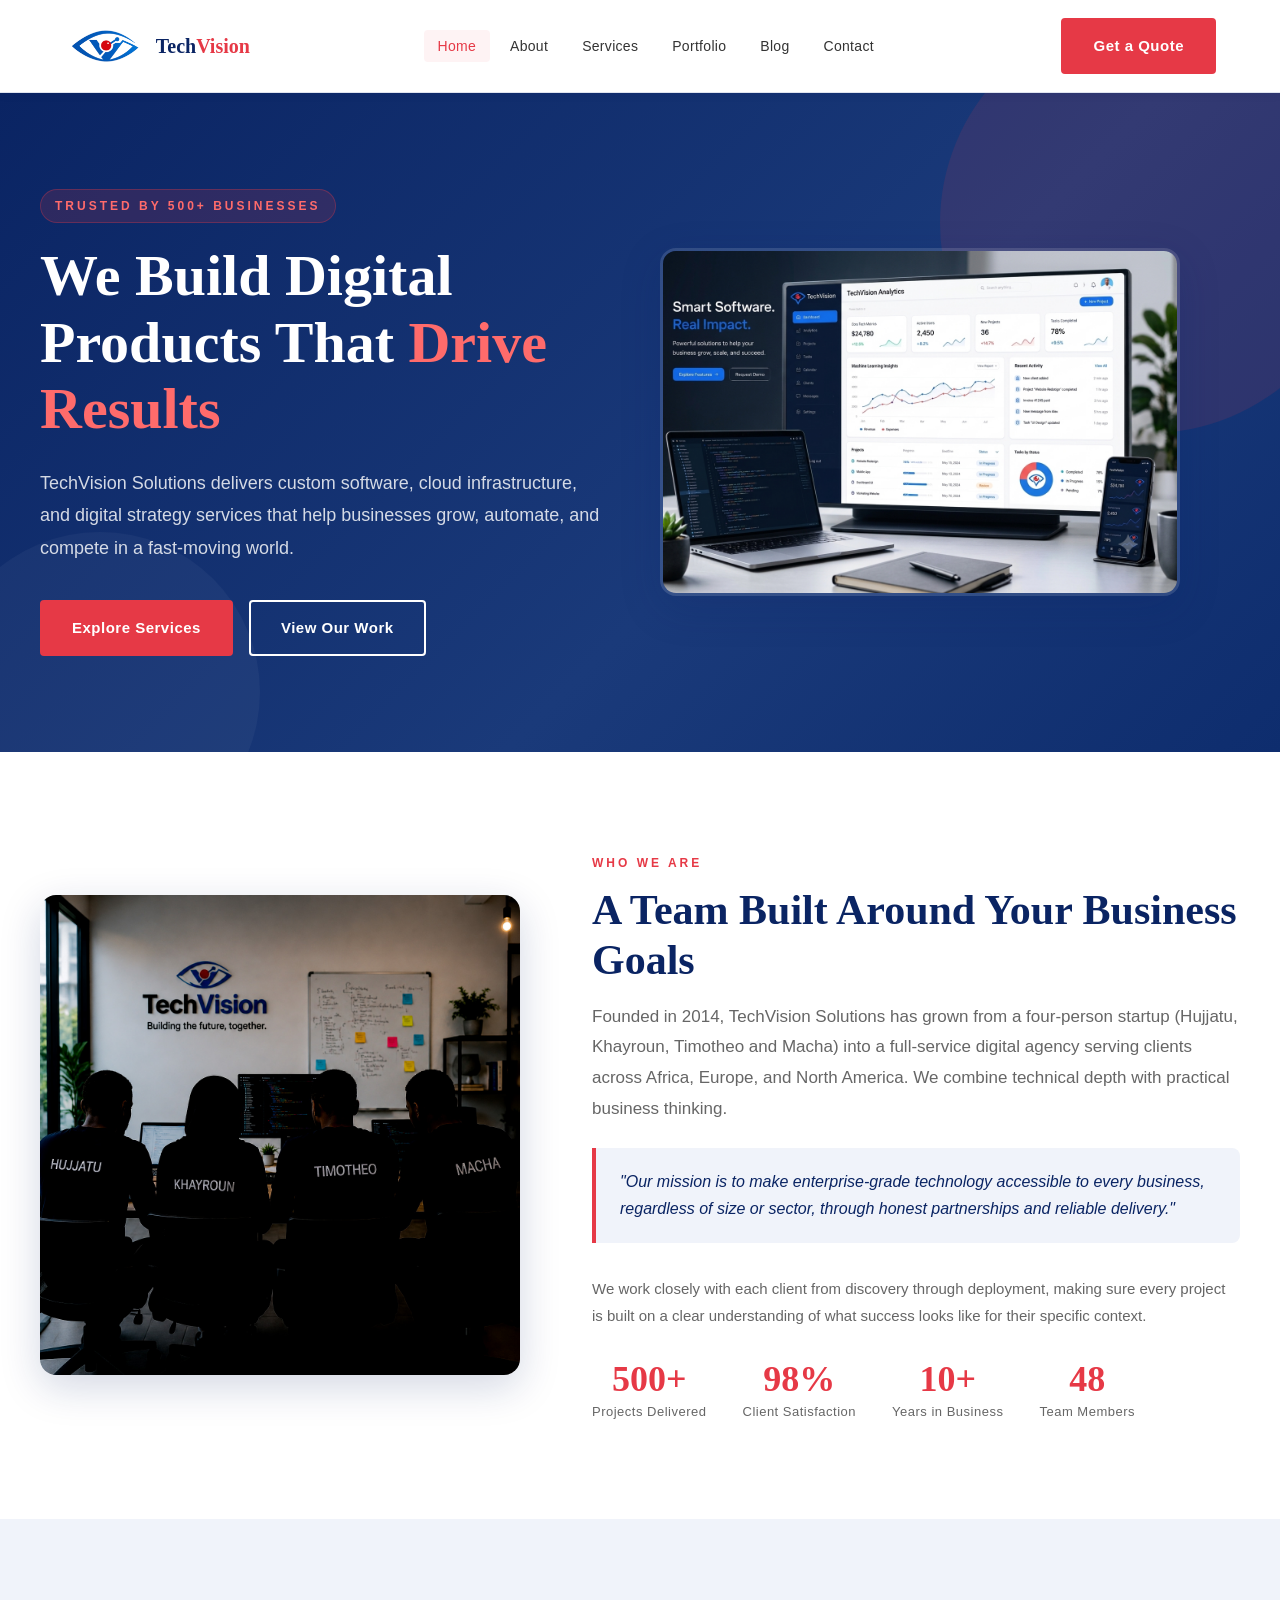
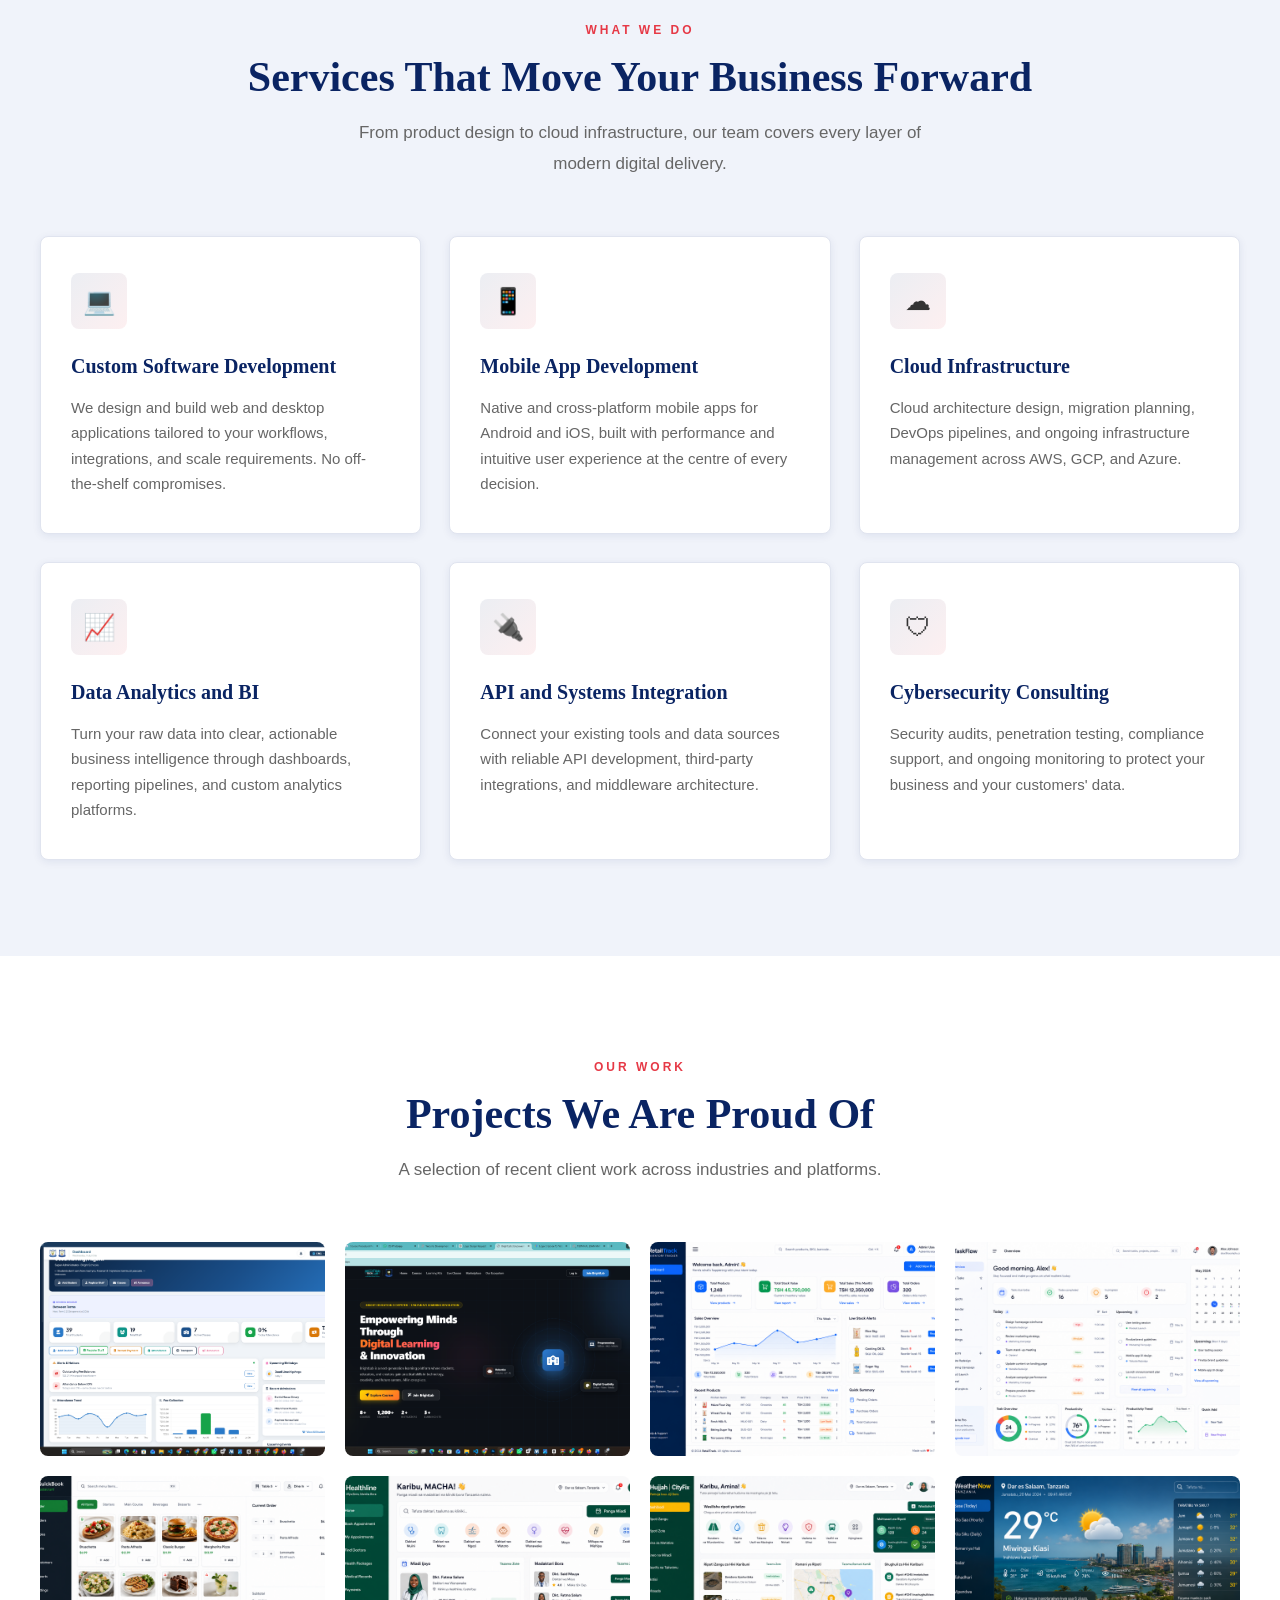
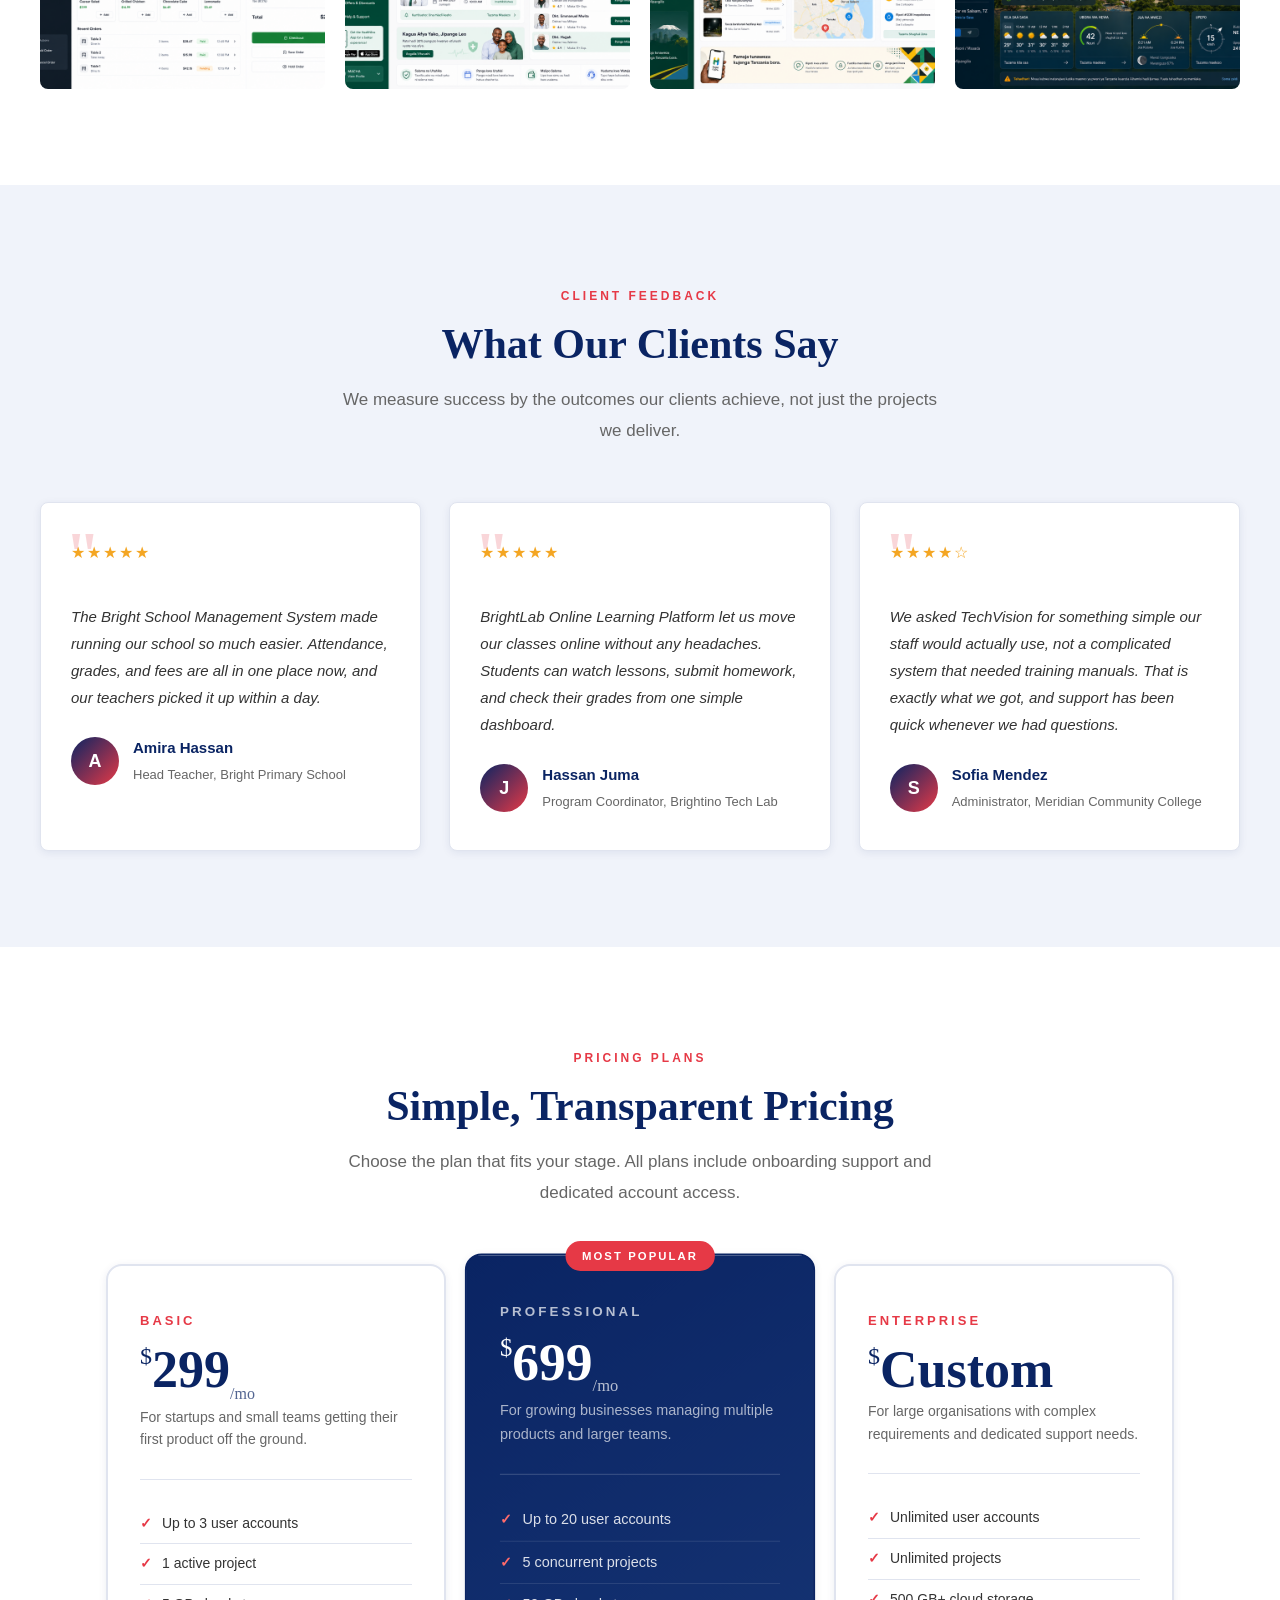
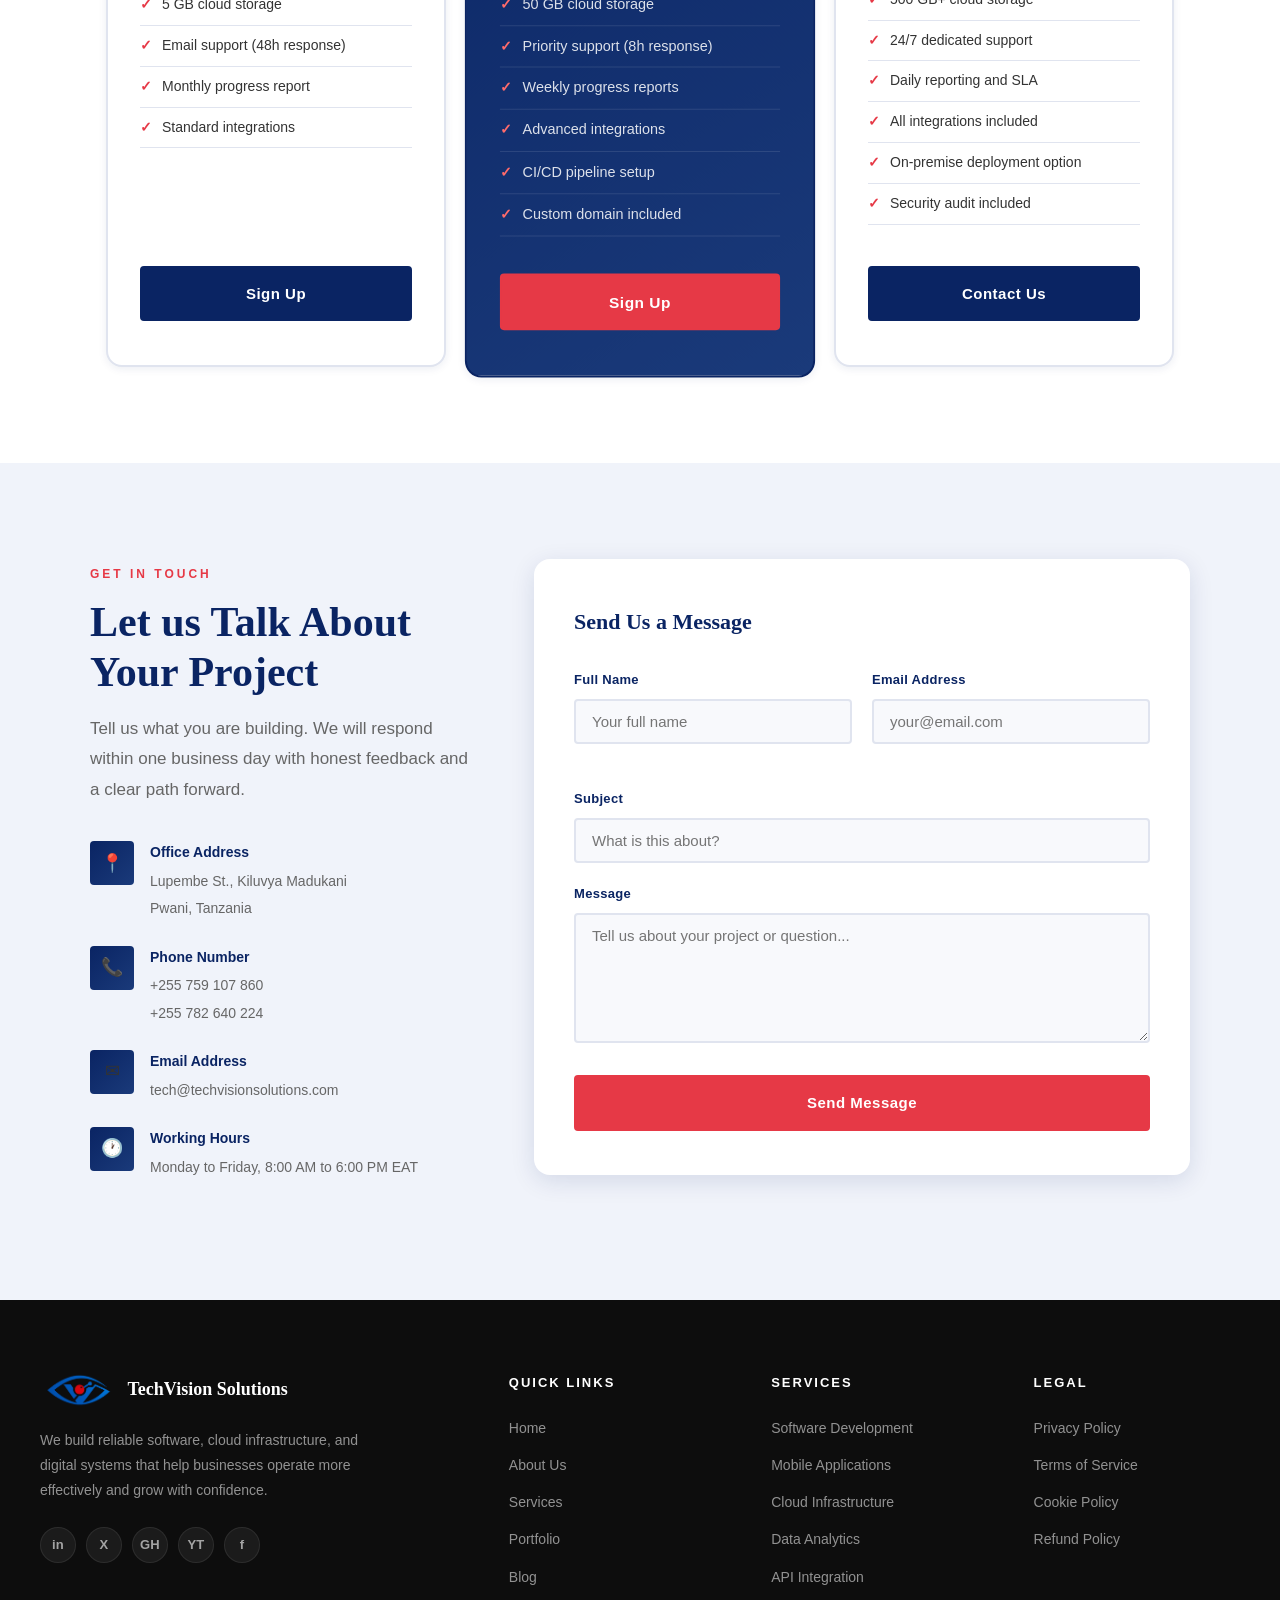
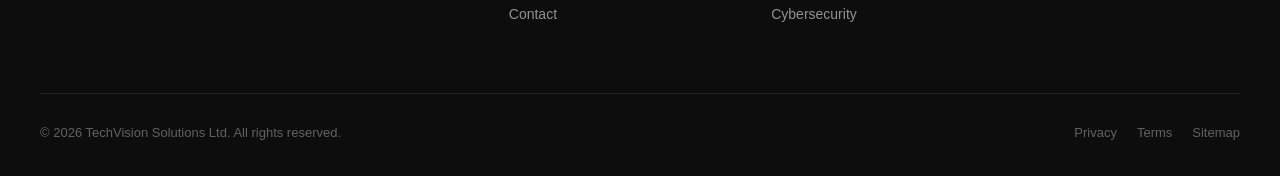
==== index.html @ b870c146 "Add files via upload" ====
<!DOCTYPE html>
<html lang="en">
<head>
    <meta charset="UTF-8">
    <meta name="viewport" content="width=device-width, initial-scale=1.0">
    <meta name="description" content="TechVision Solutions - Smart software and digital services for modern businesses.">
    <title>TechVision Solutions | Smart Digital Services</title>
    <link rel="stylesheet" href="css/style.css">
</head>
<body>

    <!-- ======================================================
         Header Section
    ====================================================== -->
    <header>
        <div class="header-inner">
            <div class="logo">
                <div class="logo-icon">
                    <img src="images/logo.png" alt="TechVision logo">
                </div>
                <div class="logo-text">Tech<span>Vision</span></div>
            </div>

            <nav>
                <ul>
                    <li><a href="index.html" class="active">Home</a></li>
                    <li><a href="#about">About</a></li>
                    <li><a href="#services">Services</a></li>
                    <li><a href="#portfolio">Portfolio</a></li>
                    <li><a href="blog.html">Blog</a></li>
                    <li><a href="#contact">Contact</a></li>
                </ul>
            </nav>

            <div class="header-cta">
                <a href="#contact" class="btn btn-primary">Get a Quote</a>
            </div>
        </div>
    </header>

    <main>

        <!-- ======================================================
             Hero Section
        ====================================================== -->
        <section class="hero">
            <div class="hero-inner">
                <div class="hero-content">
                    <span class="hero-label">Trusted by 500+ Businesses</span>
                    <h1>We Build Digital Products That <span>Drive Results</span></h1>
                    <p>TechVision Solutions delivers custom software, cloud infrastructure, and digital strategy services that help businesses grow, automate, and compete in a fast-moving world.</p>
                    <div class="hero-buttons">
                        <a href="#services" class="btn btn-primary">Explore Services</a>
                        <a href="#portfolio" class="btn btn-outline">View Our Work</a>
                    </div>
                </div>
                <div class="hero-image">
                    <img src="images/hero.png" alt="TechVision team building digital products">
                </div>
            </div>
        </section>

        <!-- ======================================================
             About Us Section
        ====================================================== -->
        <section class="about" id="about">
            <div class="about-inner">
                <div class="about-image">
                    <img src="images/about.jpg" alt="The TechVision Solutions team">
                </div>
                <div class="about-content">
                    <span class="section-label">Who We Are</span>
                    <h2 class="section-title">A Team Built Around Your Business Goals</h2>
                    <p class="section-subtitle">Founded in 2014, TechVision Solutions has grown from a four-person startup (Hujjatu, Khayroun, Timotheo and Macha) into a full-service digital agency serving clients across Africa, Europe, and North America. We combine technical depth with practical business thinking.</p>
                    <div class="mission-box">
                        <p>"Our mission is to make enterprise-grade technology accessible to every business, regardless of size or sector, through honest partnerships and reliable delivery."</p>
                    </div>
                    <p style="color: var(--color-text-light); font-size: 15px; line-height: 1.8;">We work closely with each client from discovery through deployment, making sure every project is built on a clear understanding of what success looks like for their specific context.</p>
                    <div class="about-stats">
                        <div class="stat-item">
                            <div class="stat-number">500+</div>
                            <div class="stat-label">Projects Delivered</div>
                        </div>
                        <div class="stat-item">
                            <div class="stat-number">98%</div>
                            <div class="stat-label">Client Satisfaction</div>
                        </div>
                        <div class="stat-item">
                            <div class="stat-number">10+</div>
                            <div class="stat-label">Years in Business</div>
                        </div>
                        <div class="stat-item">
                            <div class="stat-number">48</div>
                            <div class="stat-label">Team Members</div>
                        </div>
                    </div>
                </div>
            </div>
        </section>

        <!-- ======================================================
             Services Section
        ====================================================== -->
        <section class="services" id="services">
            <div class="services-inner">
                <div class="section-header">
                    <span class="section-label">What We Do</span>
                    <h2 class="section-title">Services That Move Your Business Forward</h2>
                    <p class="section-subtitle">From product design to cloud infrastructure, our team covers every layer of modern digital delivery.</p>
                </div>

                <div class="services-grid">

                    <div class="service-card">
                        <div class="service-icon">&#128187;</div>
                        <h3>Custom Software Development</h3>
                        <p>We design and build web and desktop applications tailored to your workflows, integrations, and scale requirements. No off-the-shelf compromises.</p>
                    </div>

                    <div class="service-card">
                        <div class="service-icon">&#128241;</div>
                        <h3>Mobile App Development</h3>
                        <p>Native and cross-platform mobile apps for Android and iOS, built with performance and intuitive user experience at the centre of every decision.</p>
                    </div>

                    <div class="service-card">
                        <div class="service-icon">&#9729;</div>
                        <h3>Cloud Infrastructure</h3>
                        <p>Cloud architecture design, migration planning, DevOps pipelines, and ongoing infrastructure management across AWS, GCP, and Azure.</p>
                    </div>

                    <div class="service-card">
                        <div class="service-icon">&#128200;</div>
                        <h3>Data Analytics and BI</h3>
                        <p>Turn your raw data into clear, actionable business intelligence through dashboards, reporting pipelines, and custom analytics platforms.</p>
                    </div>

                    <div class="service-card">
                        <div class="service-icon">&#128268;</div>
                        <h3>API and Systems Integration</h3>
                        <p>Connect your existing tools and data sources with reliable API development, third-party integrations, and middleware architecture.</p>
                    </div>

                    <div class="service-card">
                        <div class="service-icon">&#128737;</div>
                        <h3>Cybersecurity Consulting</h3>
                        <p>Security audits, penetration testing, compliance support, and ongoing monitoring to protect your business and your customers' data.</p>
                    </div>

                </div>
            </div>
        </section>

        <!-- ======================================================
             Portfolio / Gallery Section
        ====================================================== -->
        <section class="portfolio" id="portfolio">
            <div class="portfolio-inner">
                <div class="section-header">
                    <span class="section-label">Our Work</span>
                    <h2 class="section-title">Projects We Are Proud Of</h2>
                    <p class="section-subtitle">A selection of recent client work across industries and platforms.</p>
                </div>

                <div class="portfolio-grid">

                    <div class="portfolio-item">
                        <img src="images/gallery/project1.png" alt="Bright School Management System dashboard screenshot">
                        <div class="portfolio-overlay">
                            <h4>Bright School Management System</h4>
                            <span>School Administration</span>
                        </div>
                    </div>

                    <div class="portfolio-item">
                        <img src="images/gallery/project2.png" alt="BrightLab Online Learning Platform lesson screenshot">
                        <div class="portfolio-overlay">
                            <h4>BrightLab Online Learning Platform</h4>
                            <span>Online Learning</span>
                        </div>
                    </div>

                    <div class="portfolio-item">
                        <img src="images/gallery/project3.png" alt="Simple Inventory Tracker stock list screenshot">
                        <div class="portfolio-overlay">
                            <h4>Simple Inventory Tracker</h4>
                            <span>Retail Software</span>
                        </div>
                    </div>

                    <div class="portfolio-item">
                        <img src="images/gallery/project4.png" alt="TaskFlow To-Do App kanban board screenshot">
                        <div class="portfolio-overlay">
                            <h4>TaskFlow To-Do App</h4>
                            <span>Productivity App</span>
                        </div>
                    </div>

                    <div class="portfolio-item">
                        <img src="images/gallery/project5.png" alt="QuickBook Restaurant Ordering menu screenshot">
                        <div class="portfolio-overlay">
                            <h4>QuickBook Restaurant Ordering</h4>
                            <span>Food Service</span>
                        </div>
                    </div>

                    <div class="portfolio-item">
                        <img src="images/gallery/project6.png" alt="HealthLine Clinic Booking calendar screenshot">
                        <div class="portfolio-overlay">
                            <h4>HealthLine Clinic Booking</h4>
                            <span>Healthcare Software</span>
                        </div>
                    </div>

                    <div class="portfolio-item">
                        <img src="images/gallery/project7.png" alt="CityFix Reporting App map screenshot">
                        <div class="portfolio-overlay">
                            <h4>CityFix Reporting App</h4>
                            <span>Government Services</span>
                        </div>
                    </div>

                    <div class="portfolio-item">
                        <img src="images/gallery/project8.png" alt="WeatherNow App forecast screenshot">
                        <div class="portfolio-overlay">
                            <h4>WeatherNow App</h4>
                            <span>Mobile Application</span>
                        </div>
                    </div>

                </div>
            </div>
        </section>

        <!-- ======================================================
             Testimonials Section
        ====================================================== -->
        <section class="testimonials" id="testimonials">
            <div class="testimonials-inner">
                <div class="section-header">
                    <span class="section-label">Client Feedback</span>
                    <h2 class="section-title">What Our Clients Say</h2>
                    <p class="section-subtitle">We measure success by the outcomes our clients achieve, not just the projects we deliver.</p>
                </div>

                <div class="testimonials-grid">

                    <div class="testimonial-card">
                        <div class="quote-mark">"</div>
                        <div class="star-rating">&#9733;&#9733;&#9733;&#9733;&#9733;</div>
                        <p class="testimonial-text">The Bright School Management System made running our school so much easier. Attendance, grades, and fees are all in one place now, and our teachers picked it up within a day.</p>
                        <div class="testimonial-author">
                            <div class="author-photo">A</div>
                            <div class="author-info">
                                <strong>Amira Hassan</strong>
                                <span>Head Teacher, Bright Primary School</span>
                            </div>
                        </div>
                    </div>

                    <div class="testimonial-card">
                        <div class="quote-mark">"</div>
                        <div class="star-rating">&#9733;&#9733;&#9733;&#9733;&#9733;</div>
                        <p class="testimonial-text">BrightLab Online Learning Platform let us move our classes online without any headaches. Students can watch lessons, submit homework, and check their grades from one simple dashboard.</p>
                        <div class="testimonial-author">
                            <div class="author-photo">J</div>
                            <div class="author-info">
                                <strong>Hassan Juma</strong>
                                <span>Program Coordinator, Brightino Tech Lab</span>
                            </div>
                        </div>
                    </div>

                    <div class="testimonial-card">
                        <div class="quote-mark">"</div>
                        <div class="star-rating">&#9733;&#9733;&#9733;&#9733;&#9734;</div>
                        <p class="testimonial-text">We asked TechVision for something simple our staff would actually use, not a complicated system that needed training manuals. That is exactly what we got, and support has been quick whenever we had questions.</p>
                        <div class="testimonial-author">
                            <div class="author-photo">S</div>
                            <div class="author-info">
                                <strong>Sofia Mendez</strong>
                                <span>Administrator, Meridian Community College</span>
                            </div>
                        </div>
                    </div>

                </div>
            </div>
        </section>

        <!-- ======================================================
             Pricing Section
        ====================================================== -->
        <section class="pricing" id="pricing">
            <div class="pricing-inner">
                <div class="section-header">
                    <span class="section-label">Pricing Plans</span>
                    <h2 class="section-title">Simple, Transparent Pricing</h2>
                    <p class="section-subtitle">Choose the plan that fits your stage. All plans include onboarding support and dedicated account access.</p>
                </div>

                <div class="pricing-grid">

                    <div class="pricing-card">
                        <div class="plan-name">Basic</div>
                        <div class="plan-price"><sup>$</sup>299<sub>/mo</sub></div>
                        <p class="plan-desc">For startups and small teams getting their first product off the ground.</p>
                        <hr class="plan-divider">
                        <ul class="plan-features">
                            <li>Up to 3 user accounts</li>
                            <li>1 active project</li>
                            <li>5 GB cloud storage</li>
                            <li>Email support (48h response)</li>
                            <li>Monthly progress report</li>
                            <li>Standard integrations</li>
                        </ul>
                        <a href="#contact" class="btn btn-dark">Sign Up</a>
                    </div>

                    <div class="pricing-card featured">
                        <span class="popular-badge">Most Popular</span>
                        <div class="plan-name">Professional</div>
                        <div class="plan-price"><sup>$</sup>699<sub>/mo</sub></div>
                        <p class="plan-desc">For growing businesses managing multiple products and larger teams.</p>
                        <hr class="plan-divider">
                        <ul class="plan-features">
                            <li>Up to 20 user accounts</li>
                            <li>5 concurrent projects</li>
                            <li>50 GB cloud storage</li>
                            <li>Priority support (8h response)</li>
                            <li>Weekly progress reports</li>
                            <li>Advanced integrations</li>
                            <li>CI/CD pipeline setup</li>
                            <li>Custom domain included</li>
                        </ul>
                        <a href="#contact" class="btn btn-primary">Sign Up</a>
                    </div>

                    <div class="pricing-card">
                        <div class="plan-name">Enterprise</div>
                        <div class="plan-price"><sup>$</sup>Custom</div>
                        <p class="plan-desc">For large organisations with complex requirements and dedicated support needs.</p>
                        <hr class="plan-divider">
                        <ul class="plan-features">
                            <li>Unlimited user accounts</li>
                            <li>Unlimited projects</li>
                            <li>500 GB+ cloud storage</li>
                            <li>24/7 dedicated support</li>
                            <li>Daily reporting and SLA</li>
                            <li>All integrations included</li>
                            <li>On-premise deployment option</li>
                            <li>Security audit included</li>
                        </ul>
                        <a href="#contact" class="btn btn-dark">Contact Us</a>
                    </div>

                </div>
            </div>
        </section>

        <!-- ======================================================
             Contact Section
        ====================================================== -->
        <section class="contact" id="contact">
            <div class="contact-inner">
                <div class="contact-info">
                    <span class="section-label">Get In Touch</span>
                    <h2 class="section-title">Let us Talk About Your Project</h2>
                    <p class="section-subtitle">Tell us what you are building. We will respond within one business day with honest feedback and a clear path forward.</p>

                    <div class="contact-detail">
                        <div class="contact-detail-icon">&#128205;</div>
                        <div class="contact-detail-text">
                            <strong>Office Address</strong>
                            <span>Lupembe St., Kiluvya Madukani<br>Pwani, Tanzania</span>
                        </div>
                    </div>

                    <div class="contact-detail">
                        <div class="contact-detail-icon">&#128222;</div>
                        <div class="contact-detail-text">
                            <strong>Phone Number</strong>
                            <span>+255 759 107 860</span><br>
                            <span>+255 782 640 224</span>
                        </div>
                    </div>

                    <div class="contact-detail">
                        <div class="contact-detail-icon">&#9993;</div>
                        <div class="contact-detail-text">
                            <strong>Email Address</strong>
                            <span>tech@techvisionsolutions.com</span>
                        </div>
                    </div>

                    <div class="contact-detail">
                        <div class="contact-detail-icon">&#128336;</div>
                        <div class="contact-detail-text">
                            <strong>Working Hours</strong>
                            <span>Monday to Friday, 8:00 AM to 6:00 PM EAT</span>
                        </div>
                    </div>
                </div>

                <div class="contact-form-wrap">
                    <h3 style="font-family: var(--font-display); font-size: 22px; color: var(--color-primary); margin-bottom: 28px;">Send Us a Message</h3>

                    <div class="form-row">
                        <div class="form-group">
                            <label for="name">Full Name</label>
                            <input type="text" id="name" name="name" placeholder="Your full name">
                        </div>
                        <div class="form-group">
                            <label for="email">Email Address</label>
                            <input type="email" id="email" name="email" placeholder="your@email.com">
                        </div>
                    </div>

                    <div class="form-group">
                        <label for="subject">Subject</label>
                        <input type="text" id="subject" name="subject" placeholder="What is this about?">
                    </div>

                    <div class="form-group">
                        <label for="message">Message</label>
                        <textarea id="message" name="message" placeholder="Tell us about your project or question..."></textarea>
                    </div>

                    <a href="#" class="btn btn-primary" style="width: 100%; text-align: center; display: block;">Send Message</a>
                </div>
            </div>
        </section>

    </main>

    <!-- ======================================================
         Footer Section
    ====================================================== -->
    <footer>
        <div class="footer-inner">
            <div class="footer-top">
                <div class="footer-brand">
                    <div class="footer-logo">
                        <div class="footer-logo-icon"><img src="images/logo.png" alt="TechVision logo"></div>
                        <div class="footer-logo-text">TechVision Solutions</div>
                    </div>
                    <p>We build reliable software, cloud infrastructure, and digital systems that help businesses operate more effectively and grow with confidence.</p>
                    <div class="social-links">
                        <a href="#" class="social-link" aria-label="LinkedIn">in</a>
                        <a href="#" class="social-link" aria-label="Twitter">X</a>
                        <a href="#" class="social-link" aria-label="GitHub">GH</a>
                        <a href="#" class="social-link" aria-label="YouTube">YT</a>
                        <a href="#" class="social-link" aria-label="Facebook">f</a>
                    </div>
                </div>

                <div class="footer-col">
                    <h4>Quick Links</h4>
                    <ul>
                        <li><a href="index.html">Home</a></li>
                        <li><a href="#about">About Us</a></li>
                        <li><a href="#services">Services</a></li>
                        <li><a href="#portfolio">Portfolio</a></li>
                        <li><a href="blog.html">Blog</a></li>
                        <li><a href="#contact">Contact</a></li>
                    </ul>
                </div>

                <div class="footer-col">
                    <h4>Services</h4>
                    <ul>
                        <li><a href="#services">Software Development</a></li>
                        <li><a href="#services">Mobile Applications</a></li>
                        <li><a href="#services">Cloud Infrastructure</a></li>
                        <li><a href="#services">Data Analytics</a></li>
                        <li><a href="#services">API Integration</a></li>
                        <li><a href="#services">Cybersecurity</a></li>
                    </ul>
                </div>

                <div class="footer-col">
                    <h4>Legal</h4>
                    <ul>
                        <li><a href="#">Privacy Policy</a></li>
                        <li><a href="#">Terms of Service</a></li>
                        <li><a href="#">Cookie Policy</a></li>
                        <li><a href="#">Refund Policy</a></li>
                    </ul>
                </div>
            </div>

            <div class="footer-bottom">
                <p>&copy; 2026 TechVision Solutions Ltd. All rights reserved.</p>
                <div class="footer-bottom-links">
                    <a href="#">Privacy</a>
                    <a href="#">Terms</a>
                    <a href="#">Sitemap</a>
                </div>
            </div>
        </div>
    </footer>

</body>
</html>
---- css/style.css ----
/* ============================================================
   TechVision Solutions - Main Stylesheet
   Author: BIT I / BCS I Assignment
   ============================================================ */

/* ============================================================
   CSS Custom Properties (Variables)
   ============================================================ */
:root {
    --color-primary: #0a2463;
    --color-accent: #e63946;
    --color-accent-light: #ff6b6b;
    --color-dark: #0d0d0d;
    --color-mid: #2d2d2d;
    --color-text: #333333;
    --color-text-light: #666666;
    --color-bg: #f8f9fc;
    --color-white: #ffffff;
    --color-border: #e0e4ef;
    --color-card-bg: #ffffff;
    --color-section-alt: #f0f3fa;

    --font-display: 'Georgia', 'Times New Roman', serif;
    --font-body: 'Segoe UI', Arial, sans-serif;
    --font-mono: 'Courier New', monospace;

    --shadow-sm: 0 2px 8px rgba(10, 36, 99, 0.08);
    --shadow-md: 0 6px 24px rgba(10, 36, 99, 0.12);
    --shadow-lg: 0 12px 40px rgba(10, 36, 99, 0.18);

    --radius-sm: 4px;
    --radius-md: 8px;
    --radius-lg: 16px;

    --transition: 0.3s ease;
}

/* ============================================================
   Reset and Base
   ============================================================ */
*, *::before, *::after {
    box-sizing: border-box;
    margin: 0;
    padding: 0;
}

html {
    scroll-behavior: smooth;
}

body {
    font-family: var(--font-body);
    font-size: 16px;
    line-height: 1.7;
    color: var(--color-text);
    background-color: var(--color-bg);
}

img {
    max-width: 100%;
    display: block;
}

a {
    text-decoration: none;
    color: inherit;
}

ul, ol {
    list-style: none;
}

/* ============================================================
   Utility Classes
   ============================================================ */
.container {
    max-width: 1200px;
    margin: 0 auto;
    padding: 0 24px;
}

.section-label {
    display: inline-block;
    font-family: var(--font-body);
    font-size: 12px;
    font-weight: 700;
    letter-spacing: 3px;
    text-transform: uppercase;
    color: var(--color-accent);
    margin-bottom: 12px;
}

.section-title {
    font-family: var(--font-display);
    font-size: clamp(28px, 4vw, 42px);
    font-weight: 700;
    color: var(--color-primary);
    line-height: 1.2;
    margin-bottom: 16px;
}

.section-subtitle {
    font-size: 17px;
    color: var(--color-text-light);
    max-width: 600px;
    line-height: 1.8;
}

.section-header {
    text-align: center;
    margin-bottom: 56px;
}

.section-header .section-subtitle {
    margin: 0 auto;
}

.btn {
    display: inline-block;
    padding: 13px 30px;
    font-family: var(--font-body);
    font-size: 15px;
    font-weight: 600;
    letter-spacing: 0.5px;
    border-radius: var(--radius-sm);
    cursor: pointer;
    transition: background-color var(--transition), color var(--transition), transform var(--transition), box-shadow var(--transition);
    border: 2px solid transparent;
}

.btn-primary {
    background-color: var(--color-accent);
    color: var(--color-white);
    border-color: var(--color-accent);
}

.btn-primary:hover {
    background-color: transparent;
    color: var(--color-accent);
    transform: translateY(-3px);
    box-shadow: var(--shadow-md);
}

.btn-outline {
    background-color: transparent;
    color: var(--color-white);
    border-color: var(--color-white);
}

.btn-outline:hover {
    background-color: var(--color-white);
    color: var(--color-primary);
    transform: translateY(-3px);
    box-shadow: var(--shadow-md);
}

.btn-dark {
    background-color: var(--color-primary);
    color: var(--color-white);
    border-color: var(--color-primary);
}

.btn-dark:hover {
    background-color: var(--color-accent);
    border-color: var(--color-accent);
    transform: translateY(-3px);
    box-shadow: var(--shadow-md);
}

/* ============================================================
   Header Section
   ============================================================ */
header {
    position: sticky;
    top: 0;
    z-index: 1000;
    background-color: var(--color-white);
    border-bottom: 1px solid var(--color-border);
    box-shadow: var(--shadow-sm);
}

.header-inner {
    display: flex;
    justify-content: space-between;
    align-items: center;
    padding: 18px 24px;
    max-width: 1200px;
    margin: 0 auto;
    gap: 24px;
}

.logo {
    display: flex;
    align-items: center;
    gap: 10px;
    flex-shrink: 0;
}

.logo-icon {
    height: 38px;
    display: flex;
    align-items: center;
    justify-content: center;
}

.logo-icon img {
    height: 100%;
    width: auto;
}

.logo-text {
    font-family: var(--font-display);
    font-size: 20px;
    font-weight: 700;
    color: var(--color-primary);
    line-height: 1.1;
}

.logo-text span {
    color: var(--color-accent);
}

nav ul {
    display: flex;
    align-items: center;
    gap: 6px;
}

nav ul li a {
    font-size: 14px;
    font-weight: 500;
    color: var(--color-text);
    padding: 8px 14px;
    border-radius: var(--radius-sm);
    transition: color var(--transition), background-color var(--transition);
    letter-spacing: 0.3px;
}

nav ul li a:hover,
nav ul li a.active {
    color: var(--color-accent);
    background-color: rgba(230, 57, 70, 0.06);
}

.header-cta {
    flex-shrink: 0;
}

/* ============================================================
   Hero Section
   ============================================================ */
.hero {
    background: linear-gradient(135deg, var(--color-primary) 0%, #1a3a7a 60%, #0e2d6e 100%);
    color: var(--color-white);
    padding: 96px 24px;
    position: relative;
    overflow: hidden;
}

.hero::before {
    content: '';
    position: absolute;
    top: -80px;
    right: -80px;
    width: 420px;
    height: 420px;
    background: rgba(230, 57, 70, 0.12);
    border-radius: 50%;
}

.hero::after {
    content: '';
    position: absolute;
    bottom: -100px;
    left: -60px;
    width: 320px;
    height: 320px;
    background: rgba(255, 255, 255, 0.04);
    border-radius: 50%;
}

.hero-inner {
    max-width: 1200px;
    margin: 0 auto;
    display: flex;
    align-items: center;
    gap: 60px;
    position: relative;
    z-index: 1;
}

.hero-content {
    flex: 1;
    max-width: 560px;
}

.hero-label {
    display: inline-block;
    font-size: 12px;
    font-weight: 700;
    letter-spacing: 3px;
    text-transform: uppercase;
    color: var(--color-accent-light);
    margin-bottom: 20px;
    background: rgba(230, 57, 70, 0.15);
    padding: 6px 14px;
    border-radius: 20px;
    border: 1px solid rgba(230, 57, 70, 0.3);
}

.hero h1 {
    font-family: var(--font-display);
    font-size: clamp(36px, 5vw, 58px);
    font-weight: 700;
    line-height: 1.15;
    margin-bottom: 24px;
    color: var(--color-white);
}

.hero h1 span {
    color: var(--color-accent-light);
}

.hero p {
    font-size: 18px;
    line-height: 1.8;
    color: rgba(255, 255, 255, 0.82);
    margin-bottom: 36px;
}

.hero-buttons {
    display: flex;
    gap: 16px;
    flex-wrap: wrap;
}

.hero-image {
    flex: 1;
    max-width: 520px;
}

.hero-image img {
    width: 100%;
    border-radius: var(--radius-lg);
    box-shadow: var(--shadow-lg);
    border: 3px solid rgba(255,255,255,0.12);
}

.hero-image-placeholder {
    width: 100%;
    aspect-ratio: 4/3;
    background: linear-gradient(135deg, rgba(255,255,255,0.06), rgba(255,255,255,0.02));
    border-radius: var(--radius-lg);
    border: 2px dashed rgba(255,255,255,0.2);
    display: flex;
    flex-direction: column;
    align-items: center;
    justify-content: center;
    color: rgba(255,255,255,0.5);
    font-size: 14px;
    gap: 12px;
}

.hero-image-placeholder svg {
    width: 48px;
    height: 48px;
    opacity: 0.4;
}

/* ============================================================
   About Us Section
   ============================================================ */
.about {
    padding: 96px 24px;
    background-color: var(--color-white);
}

.about-inner {
    max-width: 1200px;
    margin: 0 auto;
    display: flex;
    align-items: center;
    gap: 72px;
}

.about-image {
    flex: 1;
    max-width: 480px;
}

.about-image img {
    width: 100%;
    border-radius: var(--radius-lg);
    box-shadow: var(--shadow-lg);
}

.about-img-placeholder {
    width: 100%;
    aspect-ratio: 1;
    background: linear-gradient(135deg, var(--color-section-alt), var(--color-border));
    border-radius: var(--radius-lg);
    display: flex;
    flex-direction: column;
    align-items: center;
    justify-content: center;
    color: var(--color-text-light);
    font-size: 14px;
    gap: 12px;
    border: 2px dashed var(--color-border);
}

.about-content {
    flex: 1;
}

.about-content .section-subtitle {
    max-width: 100%;
    margin-bottom: 24px;
}

.mission-box {
    background: var(--color-section-alt);
    border-left: 4px solid var(--color-accent);
    padding: 20px 24px;
    border-radius: 0 var(--radius-md) var(--radius-md) 0;
    margin: 24px 0 32px;
}

.mission-box p {
    font-style: italic;
    color: var(--color-primary);
    font-size: 16px;
    line-height: 1.7;
    font-weight: 500;
}

.about-stats {
    display: flex;
    gap: 36px;
    margin-top: 32px;
    flex-wrap: wrap;
}

.stat-item {
    text-align: center;
}

.stat-number {
    font-family: var(--font-display);
    font-size: 36px;
    font-weight: 700;
    color: var(--color-accent);
    line-height: 1;
}

.stat-label {
    font-size: 13px;
    color: var(--color-text-light);
    margin-top: 4px;
    letter-spacing: 0.5px;
}

/* ============================================================
   Services Section
   ============================================================ */
.services {
    padding: 96px 24px;
    background-color: var(--color-section-alt);
}

.services-inner {
    max-width: 1200px;
    margin: 0 auto;
}

.services-grid {
    display: grid;
    grid-template-columns: repeat(auto-fit, minmax(300px, 1fr));
    gap: 28px;
}

.service-card {
    background-color: var(--color-card-bg);
    border-radius: var(--radius-md);
    padding: 36px 30px;
    box-shadow: var(--shadow-sm);
    border: 1px solid var(--color-border);
    transition: transform var(--transition), box-shadow var(--transition), border-color var(--transition);
}

.service-card:hover {
    transform: translateY(-6px);
    box-shadow: var(--shadow-lg);
    border-color: var(--color-accent);
}

.service-icon {
    width: 56px;
    height: 56px;
    background: linear-gradient(135deg, rgba(10, 36, 99, 0.08), rgba(230, 57, 70, 0.08));
    border-radius: var(--radius-md);
    display: flex;
    align-items: center;
    justify-content: center;
    margin-bottom: 20px;
    font-size: 26px;
}

.service-card h3 {
    font-family: var(--font-display);
    font-size: 20px;
    font-weight: 700;
    color: var(--color-primary);
    margin-bottom: 12px;
}

.service-card p {
    font-size: 15px;
    color: var(--color-text-light);
    line-height: 1.7;
}

/* ============================================================
   Portfolio / Gallery Section
   ============================================================ */
.portfolio {
    padding: 96px 24px;
    background-color: var(--color-white);
}

.portfolio-inner {
    max-width: 1200px;
    margin: 0 auto;
}

.portfolio-grid {
    display: grid;
    grid-template-columns: repeat(auto-fit, minmax(260px, 1fr));
    gap: 20px;
}

.portfolio-item {
    position: relative;
    overflow: hidden;
    border-radius: var(--radius-md);
    aspect-ratio: 4/3;
    background: var(--color-section-alt);
    cursor: pointer;
}

.portfolio-item img {
    width: 100%;
    height: 100%;
    object-fit: cover;
    transition: transform var(--transition);
}

.portfolio-placeholder {
    width: 100%;
    height: 100%;
    display: flex;
    flex-direction: column;
    align-items: center;
    justify-content: center;
    color: var(--color-text-light);
    font-size: 13px;
    gap: 8px;
    background: linear-gradient(135deg, var(--color-section-alt), var(--color-border));
    transition: transform var(--transition);
}

.portfolio-item:hover .portfolio-placeholder,
.portfolio-item:hover img {
    transform: scale(1.05);
}

.portfolio-overlay {
    position: absolute;
    inset: 0;
    background: linear-gradient(to top, rgba(10, 36, 99, 0.85), transparent);
    opacity: 0;
    transition: opacity var(--transition);
    display: flex;
    flex-direction: column;
    align-items: flex-start;
    justify-content: flex-end;
    padding: 20px;
}

.portfolio-item:hover .portfolio-overlay {
    opacity: 1;
}

.portfolio-overlay h4 {
    color: var(--color-white);
    font-size: 16px;
    font-weight: 600;
    margin-bottom: 4px;
}

.portfolio-overlay span {
    color: rgba(255,255,255,0.7);
    font-size: 13px;
}

/* ============================================================
   Testimonials Section
   ============================================================ */
.testimonials {
    padding: 96px 24px;
    background-color: var(--color-section-alt);
}

.testimonials-inner {
    max-width: 1200px;
    margin: 0 auto;
}

.testimonials-grid {
    display: grid;
    grid-template-columns: repeat(auto-fit, minmax(300px, 1fr));
    gap: 28px;
}

.testimonial-card {
    background-color: var(--color-white);
    border-radius: var(--radius-md);
    padding: 36px 30px;
    box-shadow: var(--shadow-sm);
    border: 1px solid var(--color-border);
    transition: box-shadow var(--transition), transform var(--transition);
    position: relative;
}

.testimonial-card:hover {
    box-shadow: var(--shadow-md);
    transform: translateY(-4px);
}

.quote-mark {
    font-family: var(--font-display);
    font-size: 64px;
    line-height: 1;
    color: var(--color-accent);
    opacity: 0.2;
    position: absolute;
    top: 20px;
    left: 24px;
    font-weight: 700;
}

.testimonial-text {
    font-size: 15px;
    line-height: 1.8;
    color: var(--color-text);
    margin-bottom: 24px;
    font-style: italic;
    position: relative;
    z-index: 1;
    padding-top: 20px;
}

.testimonial-author {
    display: flex;
    align-items: center;
    gap: 14px;
}

.author-photo {
    width: 48px;
    height: 48px;
    border-radius: 50%;
    background: linear-gradient(135deg, var(--color-primary), var(--color-accent));
    display: flex;
    align-items: center;
    justify-content: center;
    color: var(--color-white);
    font-size: 18px;
    font-weight: 700;
    flex-shrink: 0;
}

.author-info strong {
    display: block;
    font-size: 15px;
    color: var(--color-primary);
    font-weight: 700;
}

.author-info span {
    font-size: 13px;
    color: var(--color-text-light);
}

.star-rating {
    margin-bottom: 16px;
    color: #f4a623;
    font-size: 16px;
    letter-spacing: 2px;
}

/* ============================================================
   Pricing Section
   ============================================================ */
.pricing {
    padding: 96px 24px;
    background-color: var(--color-white);
}

.pricing-inner {
    max-width: 1100px;
    margin: 0 auto;
}

.pricing-grid {
    display: flex;
    justify-content: center;
    gap: 24px;
    flex-wrap: wrap;
    align-items: stretch;
}

.pricing-card {
    flex: 1;
    min-width: 280px;
    max-width: 340px;
    background-color: var(--color-white);
    border-radius: var(--radius-lg);
    padding: 44px 32px;
    box-shadow: var(--shadow-sm);
    border: 2px solid var(--color-border);
    transition: transform var(--transition), box-shadow var(--transition), border-color var(--transition);
    position: relative;
    display: flex;
    flex-direction: column;
}

.pricing-card:hover {
    transform: translateY(-8px);
    box-shadow: var(--shadow-lg);
    border-color: var(--color-accent);
}

.pricing-card.featured {
    background: linear-gradient(150deg, var(--color-primary), #1a3a7a);
    border-color: var(--color-primary);
    color: var(--color-white);
    transform: scale(1.03);
}

.pricing-card.featured:hover {
    transform: scale(1.03) translateY(-6px);
    border-color: var(--color-accent);
}

.popular-badge {
    position: absolute;
    top: -14px;
    left: 50%;
    transform: translateX(-50%);
    background-color: var(--color-accent);
    color: var(--color-white);
    font-size: 11px;
    font-weight: 700;
    letter-spacing: 2px;
    text-transform: uppercase;
    padding: 5px 16px;
    border-radius: 20px;
}

.plan-name {
    font-size: 13px;
    font-weight: 700;
    letter-spacing: 3px;
    text-transform: uppercase;
    color: var(--color-accent);
    margin-bottom: 12px;
}

.pricing-card.featured .plan-name {
    color: rgba(255,255,255,0.7);
}

.plan-price {
    font-family: var(--font-display);
    font-size: 52px;
    font-weight: 700;
    color: var(--color-primary);
    line-height: 1;
    margin-bottom: 4px;
}

.pricing-card.featured .plan-price {
    color: var(--color-white);
}

.plan-price sup {
    font-size: 24px;
    vertical-align: top;
    margin-top: 10px;
    font-weight: 400;
}

.plan-price sub {
    font-size: 16px;
    font-weight: 400;
    opacity: 0.7;
}

.plan-desc {
    font-size: 14px;
    color: var(--color-text-light);
    margin-bottom: 28px;
    line-height: 1.6;
}

.pricing-card.featured .plan-desc {
    color: rgba(255,255,255,0.65);
}

.plan-divider {
    border: none;
    border-top: 1px solid var(--color-border);
    margin-bottom: 24px;
}

.pricing-card.featured .plan-divider {
    border-color: rgba(255,255,255,0.15);
}

.plan-features {
    list-style: none;
    margin-bottom: 36px;
    flex: 1;
}

.plan-features li {
    font-size: 14px;
    padding: 8px 0;
    color: var(--color-text);
    display: flex;
    align-items: center;
    gap: 10px;
    border-bottom: 1px solid var(--color-border);
}

.pricing-card.featured .plan-features li {
    color: rgba(255,255,255,0.85);
    border-bottom-color: rgba(255,255,255,0.1);
}

.plan-features li::before {
    content: '✓';
    color: var(--color-accent);
    font-weight: 700;
    font-size: 14px;
    flex-shrink: 0;
}

.pricing-card.featured .plan-features li::before {
    color: #ff6b6b;
}

.pricing-card .btn {
    width: 100%;
    text-align: center;
}

/* ============================================================
   Contact Section
   ============================================================ */
.contact {
    padding: 96px 24px;
    background-color: var(--color-section-alt);
}

.contact-inner {
    max-width: 1100px;
    margin: 0 auto;
    display: flex;
    gap: 64px;
    align-items: flex-start;
}

.contact-info {
    flex: 1;
    max-width: 380px;
}

.contact-info .section-subtitle {
    max-width: 100%;
    margin-bottom: 36px;
}

.contact-detail {
    display: flex;
    gap: 16px;
    align-items: flex-start;
    margin-bottom: 24px;
}

.contact-detail-icon {
    width: 44px;
    height: 44px;
    background: linear-gradient(135deg, var(--color-primary), #1a3a7a);
    border-radius: var(--radius-sm);
    display: flex;
    align-items: center;
    justify-content: center;
    font-size: 18px;
    flex-shrink: 0;
}

.contact-detail-text strong {
    display: block;
    font-size: 14px;
    color: var(--color-primary);
    font-weight: 700;
    margin-bottom: 2px;
}

.contact-detail-text span {
    font-size: 14px;
    color: var(--color-text-light);
    line-height: 1.6;
}

.contact-form-wrap {
    flex: 1;
    background: var(--color-white);
    padding: 44px 40px;
    border-radius: var(--radius-lg);
    box-shadow: var(--shadow-md);
}

.form-row {
    display: flex;
    gap: 20px;
    margin-bottom: 20px;
}

.form-group {
    flex: 1;
    margin-bottom: 20px;
}

.form-group label {
    display: block;
    font-size: 13px;
    font-weight: 600;
    color: var(--color-primary);
    margin-bottom: 8px;
    letter-spacing: 0.3px;
}

.form-group input,
.form-group textarea,
.form-group select {
    width: 100%;
    padding: 12px 16px;
    border: 2px solid var(--color-border);
    border-radius: var(--radius-sm);
    font-family: var(--font-body);
    font-size: 15px;
    color: var(--color-text);
    background-color: var(--color-bg);
    transition: border-color var(--transition), box-shadow var(--transition);
    outline: none;
}

.form-group input:focus,
.form-group textarea:focus,
.form-group select:focus {
    border-color: var(--color-accent);
    box-shadow: 0 0 0 3px rgba(230, 57, 70, 0.1);
    background-color: var(--color-white);
}

.form-group textarea {
    min-height: 130px;
    resize: vertical;
}

.form-group:last-of-type {
    margin-bottom: 24px;
}

/* ============================================================
   Footer Section
   ============================================================ */
footer {
    background: var(--color-dark);
    color: rgba(255,255,255,0.75);
    padding: 72px 24px 32px;
}

.footer-inner {
    max-width: 1200px;
    margin: 0 auto;
}

.footer-top {
    display: flex;
    gap: 56px;
    margin-bottom: 56px;
    flex-wrap: wrap;
}

.footer-brand {
    flex: 2;
    min-width: 240px;
}

.footer-logo {
    display: flex;
    align-items: center;
    gap: 10px;
    margin-bottom: 20px;
}

.footer-logo-icon {
    height: 36px;
    display: flex;
    align-items: center;
    justify-content: center;
}

.footer-logo-icon img {
    height: 100%;
    width: auto;
}

.footer-logo-text {
    font-family: var(--font-display);
    font-size: 18px;
    font-weight: 700;
    color: var(--color-white);
}

.footer-brand p {
    font-size: 14px;
    line-height: 1.8;
    color: rgba(255,255,255,0.55);
    max-width: 320px;
    margin-bottom: 24px;
}

.social-links {
    display: flex;
    gap: 10px;
}

.social-link {
    width: 36px;
    height: 36px;
    background: rgba(255,255,255,0.06);
    border-radius: 50%;
    display: flex;
    align-items: center;
    justify-content: center;
    color: rgba(255,255,255,0.6);
    font-size: 13px;
    font-weight: 700;
    letter-spacing: 0.02em;
    border: 1px solid rgba(255,255,255,0.08);
    transition: background-color var(--transition), color var(--transition), transform var(--transition);
}

.social-link:hover {
    background-color: var(--color-accent);
    color: var(--color-white);
    border-color: var(--color-accent);
    transform: translateY(-3px);
}

.footer-col {
    flex: 1;
    min-width: 160px;
}

.footer-col h4 {
    font-size: 13px;
    font-weight: 700;
    letter-spacing: 2px;
    text-transform: uppercase;
    color: var(--color-white);
    margin-bottom: 20px;
}

.footer-col ul li {
    margin-bottom: 10px;
}

.footer-col ul li a {
    font-size: 14px;
    color: rgba(255,255,255,0.55);
    transition: color var(--transition), padding-left var(--transition);
    display: inline-block;
}

.footer-col ul li a:hover {
    color: var(--color-accent-light);
    padding-left: 6px;
}

.footer-bottom {
    border-top: 1px solid rgba(255,255,255,0.08);
    padding-top: 28px;
    display: flex;
    align-items: center;
    justify-content: space-between;
    flex-wrap: wrap;
    gap: 16px;
}

.footer-bottom p {
    font-size: 13px;
    color: rgba(255,255,255,0.35);
}

.footer-bottom-links {
    display: flex;
    gap: 20px;
}

.footer-bottom-links a {
    font-size: 13px;
    color: rgba(255,255,255,0.35);
    transition: color var(--transition);
}

.footer-bottom-links a:hover {
    color: var(--color-accent-light);
}

/* ============================================================
   Blog Page - Banner Section
   ============================================================ */
.blog-banner {
    background: linear-gradient(135deg, var(--color-primary) 0%, #1a3a7a 100%);
    padding: 80px 24px 60px;
    color: var(--color-white);
    text-align: center;
    position: relative;
    overflow: hidden;
}

.blog-banner::before {
    content: '';
    position: absolute;
    inset: 0;
    background: url("data:image/svg+xml,%3Csvg width='60' height='60' viewBox='0 0 60 60' xmlns='http://www.w3.org/2000/svg'%3E%3Cg fill='none' fill-rule='evenodd'%3E%3Cg fill='%23ffffff' fill-opacity='0.03'%3E%3Cpath d='M36 34v-4h-2v4h-4v2h4v4h2v-4h4v-2h-4zm0-30V0h-2v4h-4v2h4v4h2V6h4V4h-4zM6 34v-4H4v4H0v2h4v4h2v-4h4v-2H6zM6 4V0H4v4H0v2h4v4h2V6h4V4H6z'/%3E%3C/g%3E%3C/g%3E%3C/svg%3E");
}

.blog-banner-inner {
    max-width: 800px;
    margin: 0 auto;
    position: relative;
    z-index: 1;
}

.blog-category-badge {
    display: inline-block;
    background: var(--color-accent);
    color: var(--color-white);
    font-size: 11px;
    font-weight: 700;
    letter-spacing: 2px;
    text-transform: uppercase;
    padding: 5px 14px;
    border-radius: 20px;
    margin-bottom: 20px;
}

.blog-banner h1 {
    font-family: var(--font-display);
    font-size: clamp(28px, 5vw, 48px);
    font-weight: 700;
    line-height: 1.2;
    margin-bottom: 24px;
    color: var(--color-white);
}

.blog-meta {
    display: flex;
    align-items: center;
    justify-content: center;
    gap: 6px;
    font-size: 14px;
    color: rgba(255,255,255,0.7);
    flex-wrap: wrap;
}

.blog-meta span {
    color: rgba(255,255,255,0.4);
}

.blog-meta strong {
    color: rgba(255,255,255,0.9);
}

/* ============================================================
   Blog Content Layout
   ============================================================ */
.blog-content-wrap {
    padding: 72px 24px;
    background-color: var(--color-bg);
}

.blog-layout {
    max-width: 1200px;
    margin: 0 auto;
    display: flex;
    gap: 56px;
    align-items: flex-start;
}

.blog-main {
    flex: 2;
    min-width: 0;
}

.blog-sidebar {
    flex: 0 0 320px;
    position: sticky;
    top: 100px;
}

/* Featured Image */
.blog-featured-img {
    width: 100%;
    max-width: 100%;
    border-radius: 10px;
    margin-bottom: 40px;
    box-shadow: var(--shadow-md);
    aspect-ratio: 16/9;
    object-fit: cover;
}

.blog-featured-img-placeholder {
    width: 100%;
    aspect-ratio: 16/9;
    background: linear-gradient(135deg, var(--color-section-alt), var(--color-border));
    border-radius: 10px;
    margin-bottom: 40px;
    display: flex;
    flex-direction: column;
    align-items: center;
    justify-content: center;
    color: var(--color-text-light);
    font-size: 14px;
    gap: 10px;
    border: 2px dashed var(--color-border);
}

/* Article Typography */
article.blog-article h1 {
    font-family: var(--font-display);
    font-size: clamp(24px, 3.5vw, 36px);
    font-weight: 700;
    color: var(--color-primary);
    line-height: 1.25;
    margin-bottom: 24px;
}

article.blog-article h2 {
    font-family: var(--font-display);
    font-size: clamp(20px, 2.5vw, 28px);
    font-weight: 700;
    color: var(--color-primary);
    line-height: 1.3;
    margin: 40px 0 16px;
    padding-bottom: 10px;
    border-bottom: 2px solid var(--color-border);
}

article.blog-article h3 {
    font-size: 20px;
    font-weight: 700;
    color: var(--color-mid);
    margin: 28px 0 12px;
}

article.blog-article p {
    font-size: 16px;
    line-height: 1.85;
    color: var(--color-text);
    margin-bottom: 20px;
}

article.blog-article ul {
    list-style: disc;
    margin: 16px 0 20px 24px;
}

article.blog-article ol {
    list-style: decimal;
    margin: 16px 0 20px 24px;
}

article.blog-article ul li,
article.blog-article ol li {
    font-size: 15px;
    line-height: 1.75;
    color: var(--color-text);
    margin-bottom: 8px;
    padding-left: 6px;
}

article.blog-article blockquote {
    border-left: 4px solid var(--color-accent);
    background: var(--color-section-alt);
    padding: 24px 28px;
    margin: 32px 0;
    border-radius: 0 var(--radius-md) var(--radius-md) 0;
    font-style: italic;
    font-size: 17px;
    line-height: 1.8;
    color: var(--color-primary);
}

article.blog-article blockquote cite {
    display: block;
    font-style: normal;
    font-size: 13px;
    color: var(--color-text-light);
    margin-top: 10px;
    font-weight: 600;
}

/* ============================================================
   Sidebar
   ============================================================ */
.sidebar-widget {
    background: var(--color-white);
    border-radius: var(--radius-md);
    padding: 28px 24px;
    box-shadow: var(--shadow-sm);
    border: 1px solid var(--color-border);
    margin-bottom: 28px;
}

.sidebar-widget h3 {
    font-family: var(--font-display);
    font-size: 17px;
    font-weight: 700;
    color: var(--color-primary);
    margin-bottom: 20px;
    padding-bottom: 12px;
    border-bottom: 2px solid var(--color-accent);
    display: inline-block;
}

.search-box {
    display: flex;
    border: 2px solid var(--color-border);
    border-radius: var(--radius-sm);
    overflow: hidden;
    transition: border-color var(--transition);
}

.search-box:focus-within {
    border-color: var(--color-accent);
}

.search-box input[type="search"] {
    flex: 1;
    padding: 10px 14px;
    border: none;
    font-size: 14px;
    font-family: var(--font-body);
    color: var(--color-text);
    background: transparent;
    outline: none;
}

.search-btn {
    padding: 10px 16px;
    background: var(--color-accent);
    border: none;
    cursor: pointer;
    color: white;
    font-size: 15px;
    transition: background-color var(--transition);
}

.search-btn:hover {
    background: var(--color-primary);
}

.recent-post {
    display: flex;
    gap: 12px;
    align-items: flex-start;
    padding: 12px 0;
    border-bottom: 1px solid var(--color-border);
}

.recent-post:last-child {
    border-bottom: none;
    padding-bottom: 0;
}

.recent-post-num {
    font-size: 20px;
    font-weight: 700;
    color: var(--color-accent);
    opacity: 0.35;
    flex-shrink: 0;
    font-family: var(--font-display);
    line-height: 1.2;
}

.recent-post-info a {
    font-size: 14px;
    font-weight: 600;
    color: var(--color-primary);
    line-height: 1.4;
    display: block;
    margin-bottom: 4px;
    transition: color var(--transition);
}

.recent-post-info a:hover {
    color: var(--color-accent);
}

.recent-post-info span {
    font-size: 12px;
    color: var(--color-text-light);
}

.category-list li {
    display: flex;
    justify-content: space-between;
    align-items: center;
    padding: 10px 0;
    border-bottom: 1px solid var(--color-border);
}

.category-list li:last-child {
    border-bottom: none;
    padding-bottom: 0;
}

.category-list li a {
    font-size: 14px;
    color: var(--color-text);
    transition: color var(--transition);
}

.category-list li a:hover {
    color: var(--color-accent);
}

.category-count {
    font-size: 12px;
    background: var(--color-section-alt);
    color: var(--color-text-light);
    padding: 2px 9px;
    border-radius: 20px;
    font-weight: 600;
}

/* ============================================================
   Author Card
   ============================================================ */
.author-card {
    background: var(--color-white);
    border-radius: var(--radius-md);
    padding: 36px 32px;
    box-shadow: var(--shadow-md);
    border: 1px solid var(--color-border);
    margin: 56px 0;
    display: flex;
    gap: 24px;
    align-items: flex-start;
    border-radius: var(--radius-lg);
}

.author-card-photo {
    width: 80px;
    height: 80px;
    border-radius: 50%;
    background: linear-gradient(135deg, var(--color-primary), var(--color-accent));
    display: flex;
    align-items: center;
    justify-content: center;
    color: var(--color-white);
    font-size: 28px;
    font-weight: 700;
    flex-shrink: 0;
    box-shadow: var(--shadow-sm);
}

.author-card-info h4 {
    font-family: var(--font-display);
    font-size: 20px;
    font-weight: 700;
    color: var(--color-primary);
    margin-bottom: 4px;
}

.author-card-info span {
    font-size: 13px;
    color: var(--color-accent);
    font-weight: 600;
    letter-spacing: 0.5px;
    display: block;
    margin-bottom: 12px;
}

.author-card-info p {
    font-size: 14px;
    line-height: 1.75;
    color: var(--color-text-light);
}

/* ============================================================
   Related Articles Section
   ============================================================ */
.related-articles {
    margin-top: 56px;
    padding-top: 40px;
    border-top: 2px solid var(--color-border);
}

.related-articles h2 {
    font-family: var(--font-display);
    font-size: 26px;
    font-weight: 700;
    color: var(--color-primary);
    margin-bottom: 32px;
}

.related-grid {
    display: grid;
    grid-template-columns: repeat(auto-fit, minmax(250px, 1fr));
    gap: 24px;
}

.related-card {
    background: var(--color-white);
    border-radius: var(--radius-md);
    box-shadow: var(--shadow-sm);
    border: 1px solid var(--color-border);
    overflow: hidden;
    transition: transform var(--transition), box-shadow var(--transition);
}

.related-card:hover {
    transform: translateY(-5px);
    box-shadow: var(--shadow-md);
}

.related-card-img {
    width: 100%;
    aspect-ratio: 16/9;
    background: linear-gradient(135deg, var(--color-section-alt), var(--color-border));
    display: flex;
    align-items: center;
    justify-content: center;
    color: var(--color-text-light);
    font-size: 13px;
    overflow: hidden;
}

.related-card-img img {
    width: 100%;
    height: 100%;
    object-fit: cover;
    transition: transform var(--transition);
}

.related-card:hover .related-card-img img {
    transform: scale(1.05);
}

.related-card-body {
    padding: 20px;
}

.related-card-body h4 {
    font-size: 16px;
    font-weight: 700;
    color: var(--color-primary);
    margin-bottom: 8px;
    line-height: 1.35;
}

.related-card-body p {
    font-size: 13px;
    color: var(--color-text-light);
    line-height: 1.65;
    margin-bottom: 16px;
}

.btn-read-more {
    font-size: 13px;
    font-weight: 600;
    color: var(--color-accent);
    padding: 6px 0;
    display: inline-flex;
    align-items: center;
    gap: 6px;
    transition: gap var(--transition), color var(--transition);
    border-bottom: 1px solid var(--color-accent);
}

.btn-read-more:hover {
    gap: 10px;
    color: var(--color-primary);
    border-color: var(--color-primary);
}

/* ============================================================
   Comments Section
   ============================================================ */
.comments-section {
    margin-top: 56px;
    padding-top: 40px;
    border-top: 2px solid var(--color-border);
}

.comments-section h2 {
    font-family: var(--font-display);
    font-size: 24px;
    font-weight: 700;
    color: var(--color-primary);
    margin-bottom: 32px;
}

.comment {
    display: flex;
    gap: 16px;
    margin-bottom: 28px;
    padding-bottom: 28px;
    border-bottom: 1px solid var(--color-border);
}

.comment:last-of-type {
    border-bottom: none;
}

.comment-avatar {
    width: 44px;
    height: 44px;
    border-radius: 50%;
    display: flex;
    align-items: center;
    justify-content: center;
    color: var(--color-white);
    font-size: 16px;
    font-weight: 700;
    flex-shrink: 0;
}

.comment-avatar.av1 { background: linear-gradient(135deg, #0a2463, #1a3a7a); }
.comment-avatar.av2 { background: linear-gradient(135deg, #e63946, #ff6b6b); }
.comment-avatar.av3 { background: linear-gradient(135deg, #2d6a4f, #52b788); }

.comment-body {
    flex: 1;
}

.comment-header {
    display: flex;
    align-items: center;
    gap: 12px;
    margin-bottom: 8px;
    flex-wrap: wrap;
}

.comment-author {
    font-size: 15px;
    font-weight: 700;
    color: var(--color-primary);
}

.comment-date {
    font-size: 12px;
    color: var(--color-text-light);
}

.comment-body p {
    font-size: 14px;
    line-height: 1.75;
    color: var(--color-text);
}

/* ============================================================
   Newsletter Section
   ============================================================ */
.newsletter {
    background: linear-gradient(135deg, var(--color-primary), #1a3a7a);
    padding: 72px 24px;
    color: var(--color-white);
    text-align: center;
}

.newsletter-inner {
    max-width: 560px;
    margin: 0 auto;
}

.newsletter h2 {
    font-family: var(--font-display);
    font-size: clamp(24px, 4vw, 34px);
    font-weight: 700;
    margin-bottom: 12px;
    color: var(--color-white);
}

.newsletter p {
    font-size: 16px;
    color: rgba(255,255,255,0.75);
    margin-bottom: 32px;
}

.newsletter-form {
    display: flex;
    gap: 0;
    max-width: 460px;
    margin: 0 auto;
    border-radius: var(--radius-sm);
    overflow: hidden;
    box-shadow: var(--shadow-lg);
}

.newsletter-form input[type="email"] {
    flex: 1;
    padding: 15px 20px;
    border: none;
    font-size: 15px;
    font-family: var(--font-body);
    color: var(--color-text);
    outline: none;
    background: var(--color-white);
}

.newsletter-form button {
    padding: 15px 26px;
    background: var(--color-accent);
    border: none;
    color: var(--color-white);
    font-size: 14px;
    font-weight: 700;
    cursor: pointer;
    font-family: var(--font-body);
    letter-spacing: 0.5px;
    transition: background-color var(--transition);
    white-space: nowrap;
}

.newsletter-form button:hover {
    background: #c1121f;
}

/* ============================================================
   Responsive Design
   ============================================================ */
@media (max-width: 768px) {
    /* Header */
    .header-inner {
        flex-wrap: wrap;
        padding: 14px 20px;
    }

    nav {
        order: 3;
        width: 100%;
    }

    nav ul {
        flex-wrap: wrap;
        gap: 4px;
        justify-content: center;
    }

    nav ul li a {
        font-size: 13px;
        padding: 6px 10px;
    }

    .header-cta {
        order: 2;
    }

    /* Hero */
    .hero {
        padding: 60px 20px;
    }

    .hero-inner {
        flex-direction: column;
        gap: 36px;
    }

    .hero-content {
        max-width: 100%;
        text-align: center;
    }

    .hero-buttons {
        justify-content: center;
    }

    .hero-image {
        max-width: 100%;
        width: 100%;
    }

    /* About */
    .about {
        padding: 60px 20px;
    }

    .about-inner {
        flex-direction: column;
        gap: 40px;
    }

    .about-image {
        max-width: 100%;
        width: 100%;
    }

    .about-stats {
        justify-content: center;
    }

    /* Services */
    .services {
        padding: 60px 20px;
    }

    .services-grid {
        grid-template-columns: 1fr;
    }

    /* Portfolio */
    .portfolio {
        padding: 60px 20px;
    }

    .portfolio-grid {
        grid-template-columns: repeat(auto-fit, minmax(160px, 1fr));
    }

    /* Testimonials */
    .testimonials {
        padding: 60px 20px;
    }

    .testimonials-grid {
        grid-template-columns: 1fr;
    }

    /* Pricing */
    .pricing {
        padding: 60px 20px;
    }

    .pricing-grid {
        flex-direction: column;
        align-items: center;
    }

    .pricing-card {
        max-width: 100%;
        width: 100%;
    }

    .pricing-card.featured {
        transform: none;
        order: -1;
    }

    .pricing-card.featured:hover {
        transform: translateY(-6px);
    }

    /* Contact */
    .contact {
        padding: 60px 20px;
    }

    .contact-inner {
        flex-direction: column;
        gap: 40px;
    }

    .contact-info {
        max-width: 100%;
    }

    .contact-form-wrap {
        padding: 28px 24px;
    }

    .form-row {
        flex-direction: column;
        gap: 0;
    }

    /* Footer */
    footer {
        padding: 60px 20px 28px;
    }

    .footer-top {
        flex-direction: column;
        gap: 36px;
    }

    .footer-bottom {
        flex-direction: column;
        text-align: center;
    }

    /* Blog */
    .blog-layout {
        flex-direction: column;
        gap: 40px;
    }

    .blog-sidebar {
        flex: none;
        width: 100%;
        position: static;
    }

    .author-card {
        flex-direction: column;
        text-align: center;
    }

    .author-card-photo {
        margin: 0 auto;
    }

    .related-grid {
        grid-template-columns: 1fr;
    }

    .newsletter-form {
        flex-direction: column;
        border-radius: var(--radius-sm);
    }

    .newsletter-form input[type="email"] {
        border-radius: var(--radius-sm) var(--radius-sm) 0 0;
    }

    .newsletter-form button {
        border-radius: 0 0 var(--radius-sm) var(--radius-sm);
    }
}
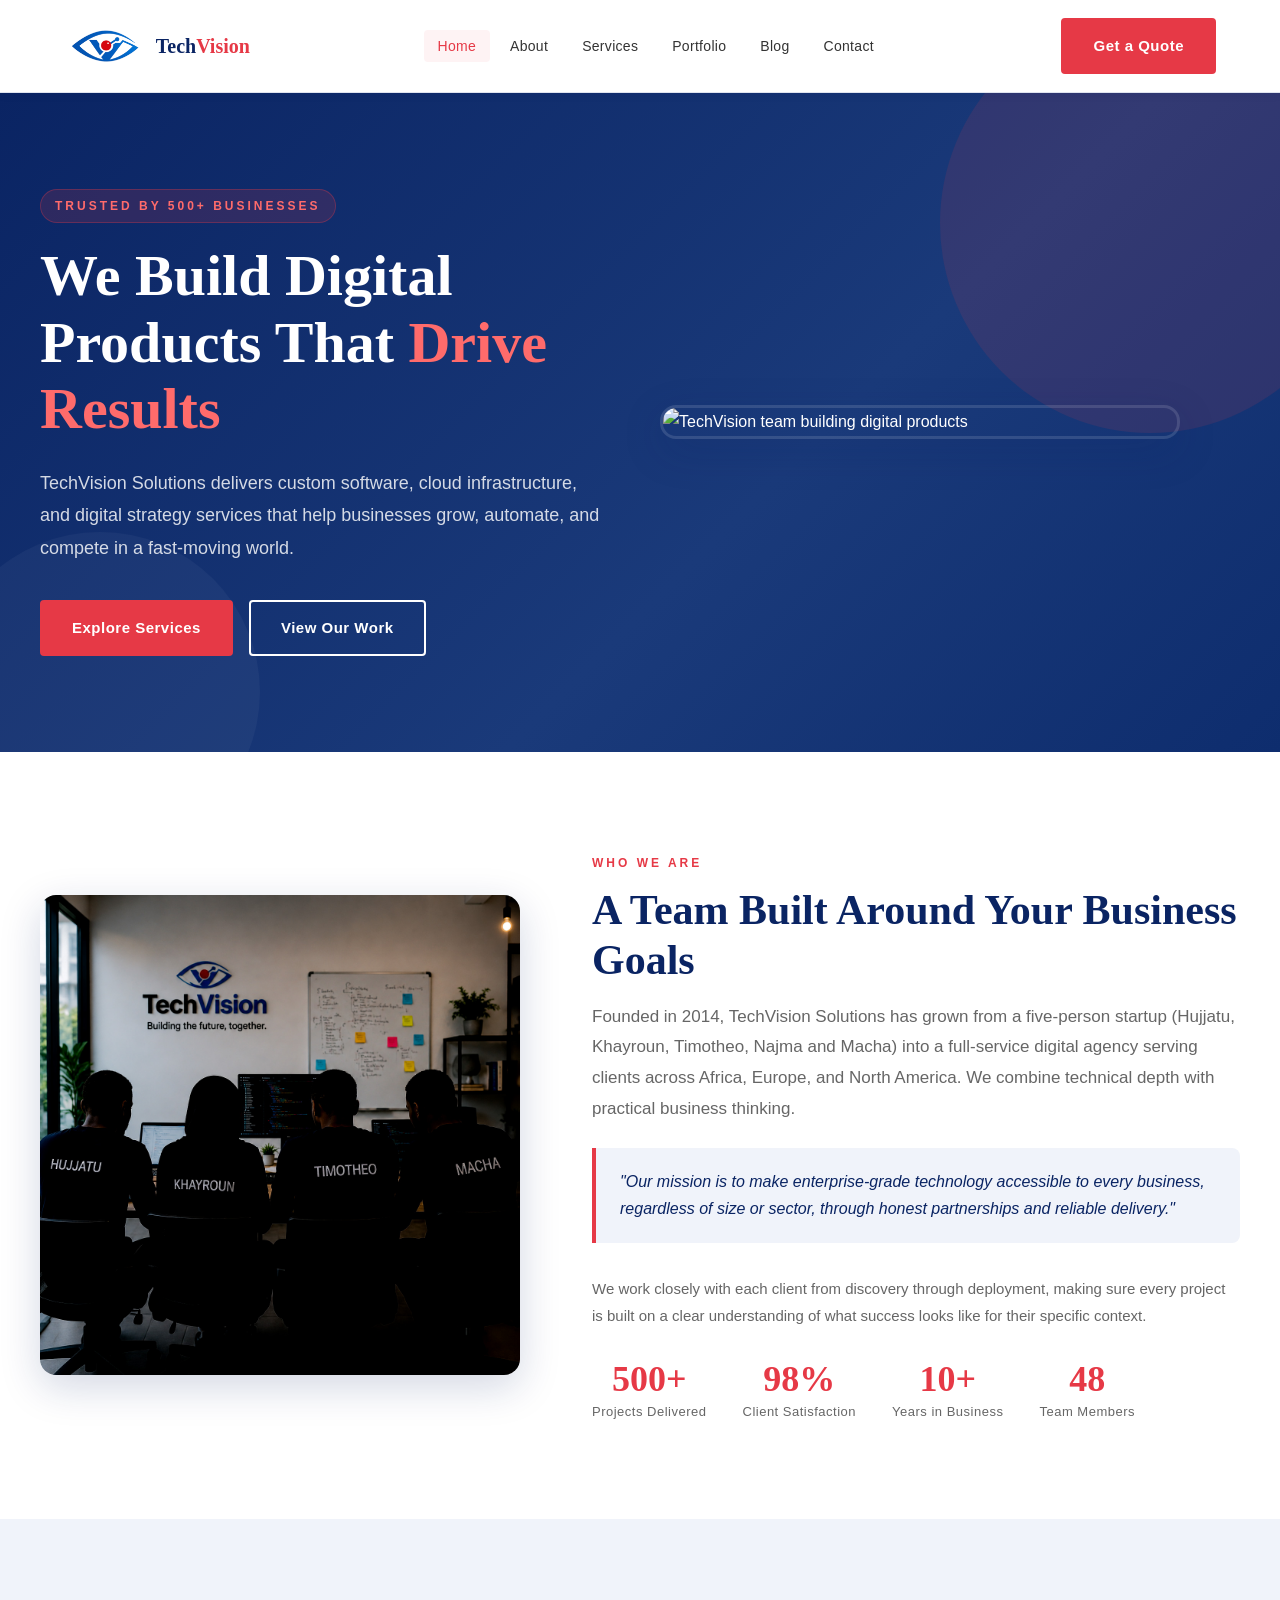
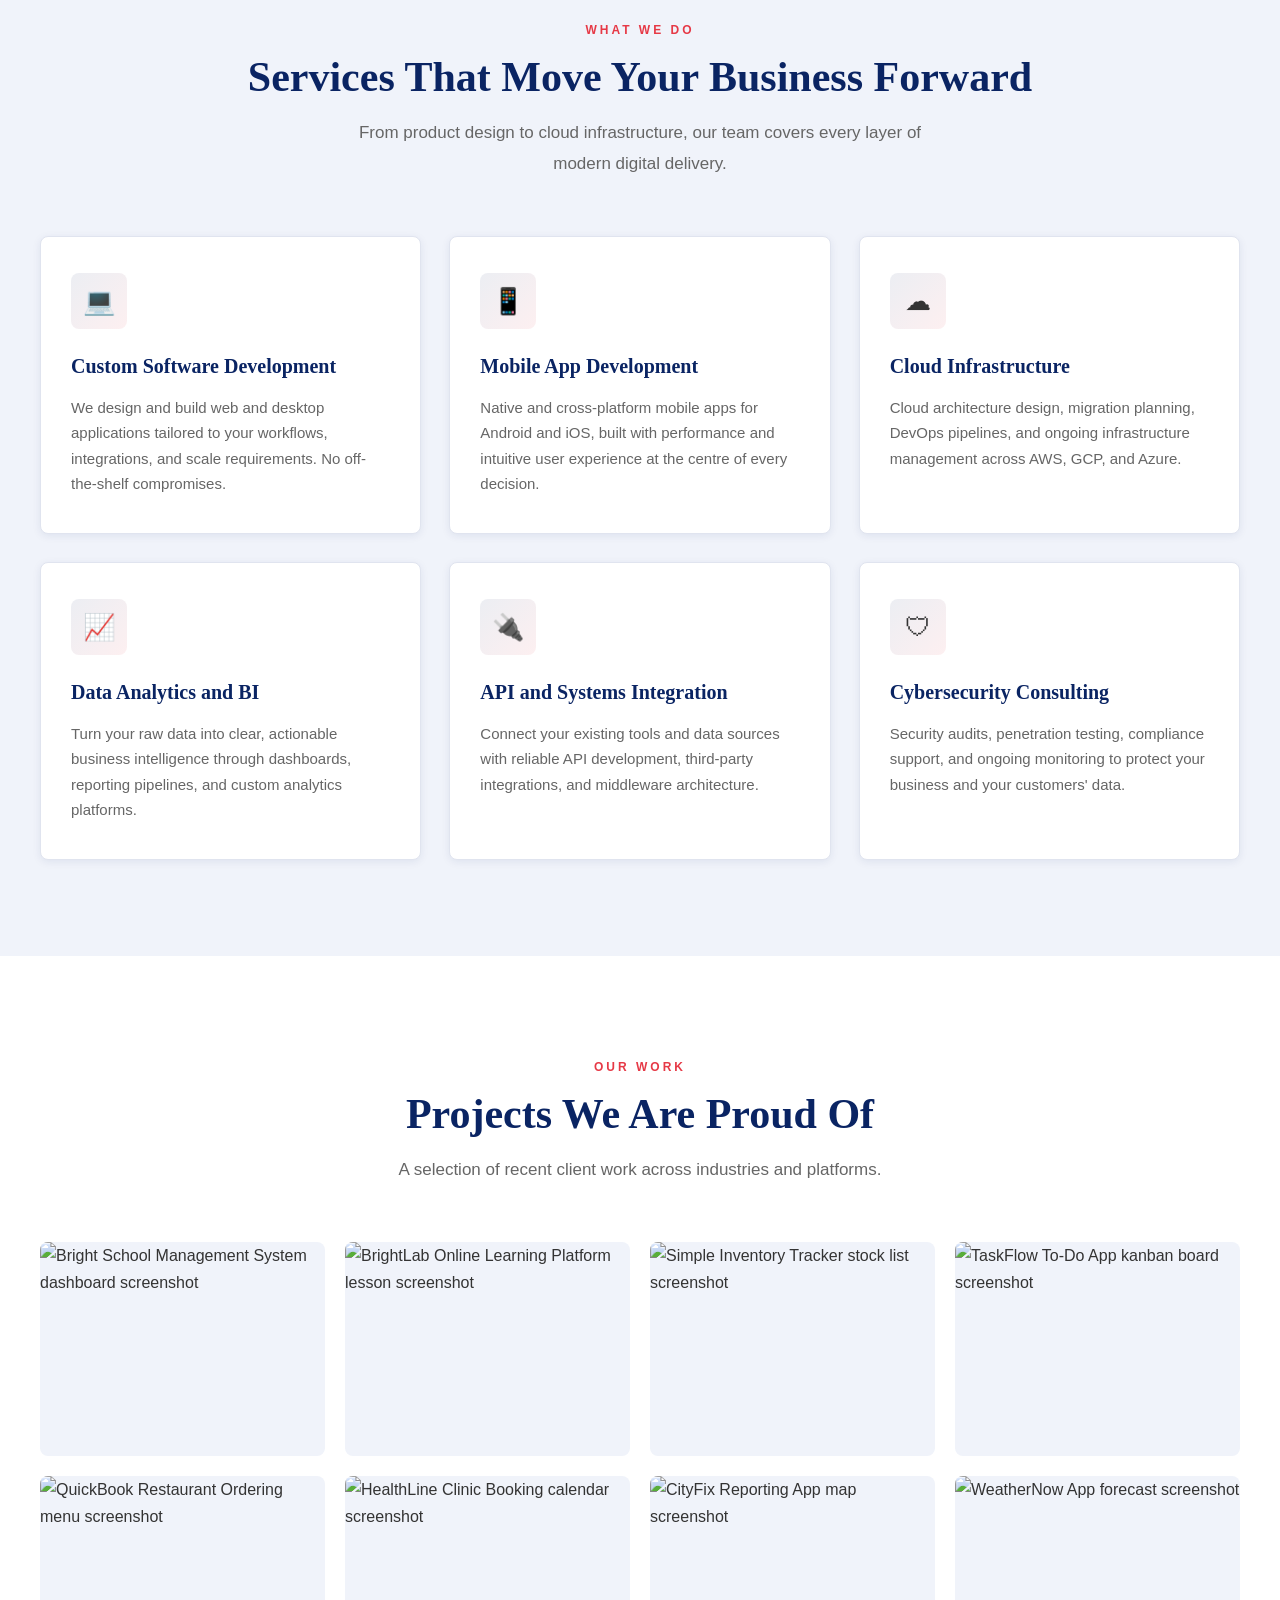
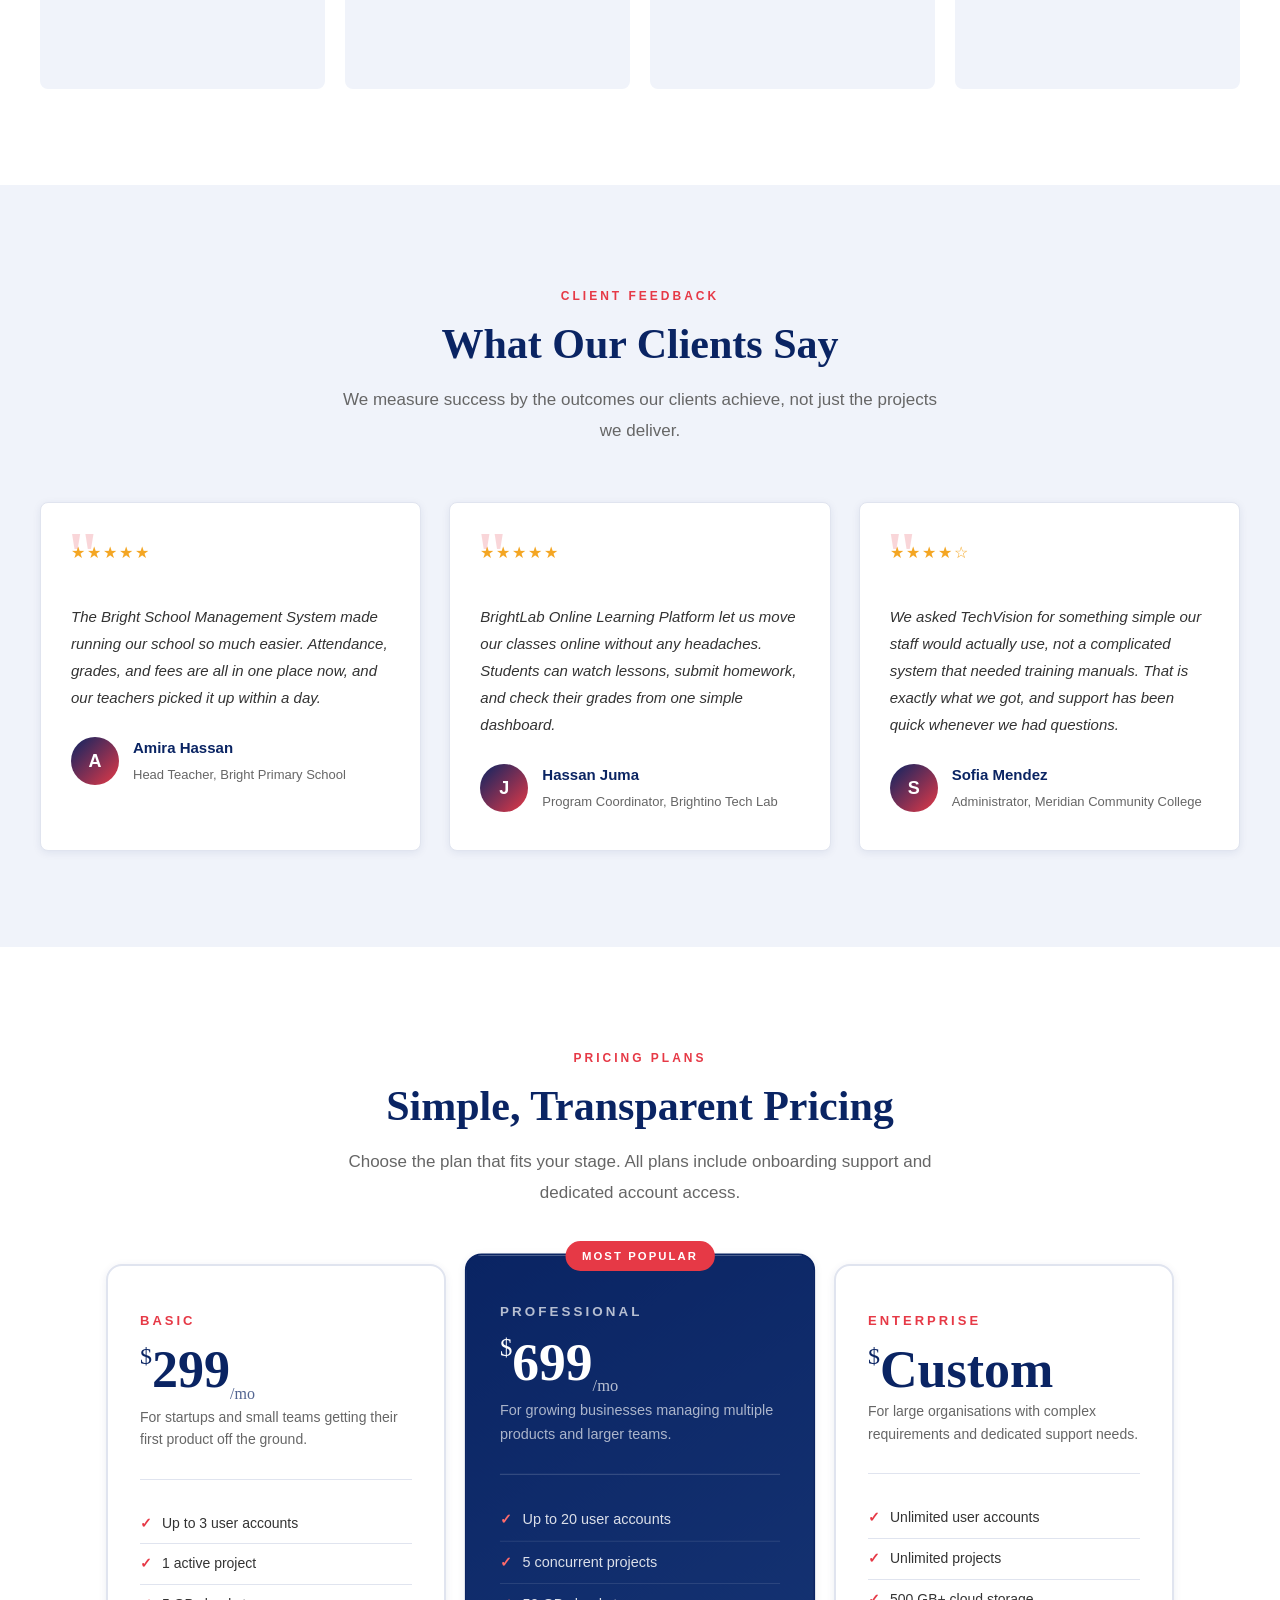
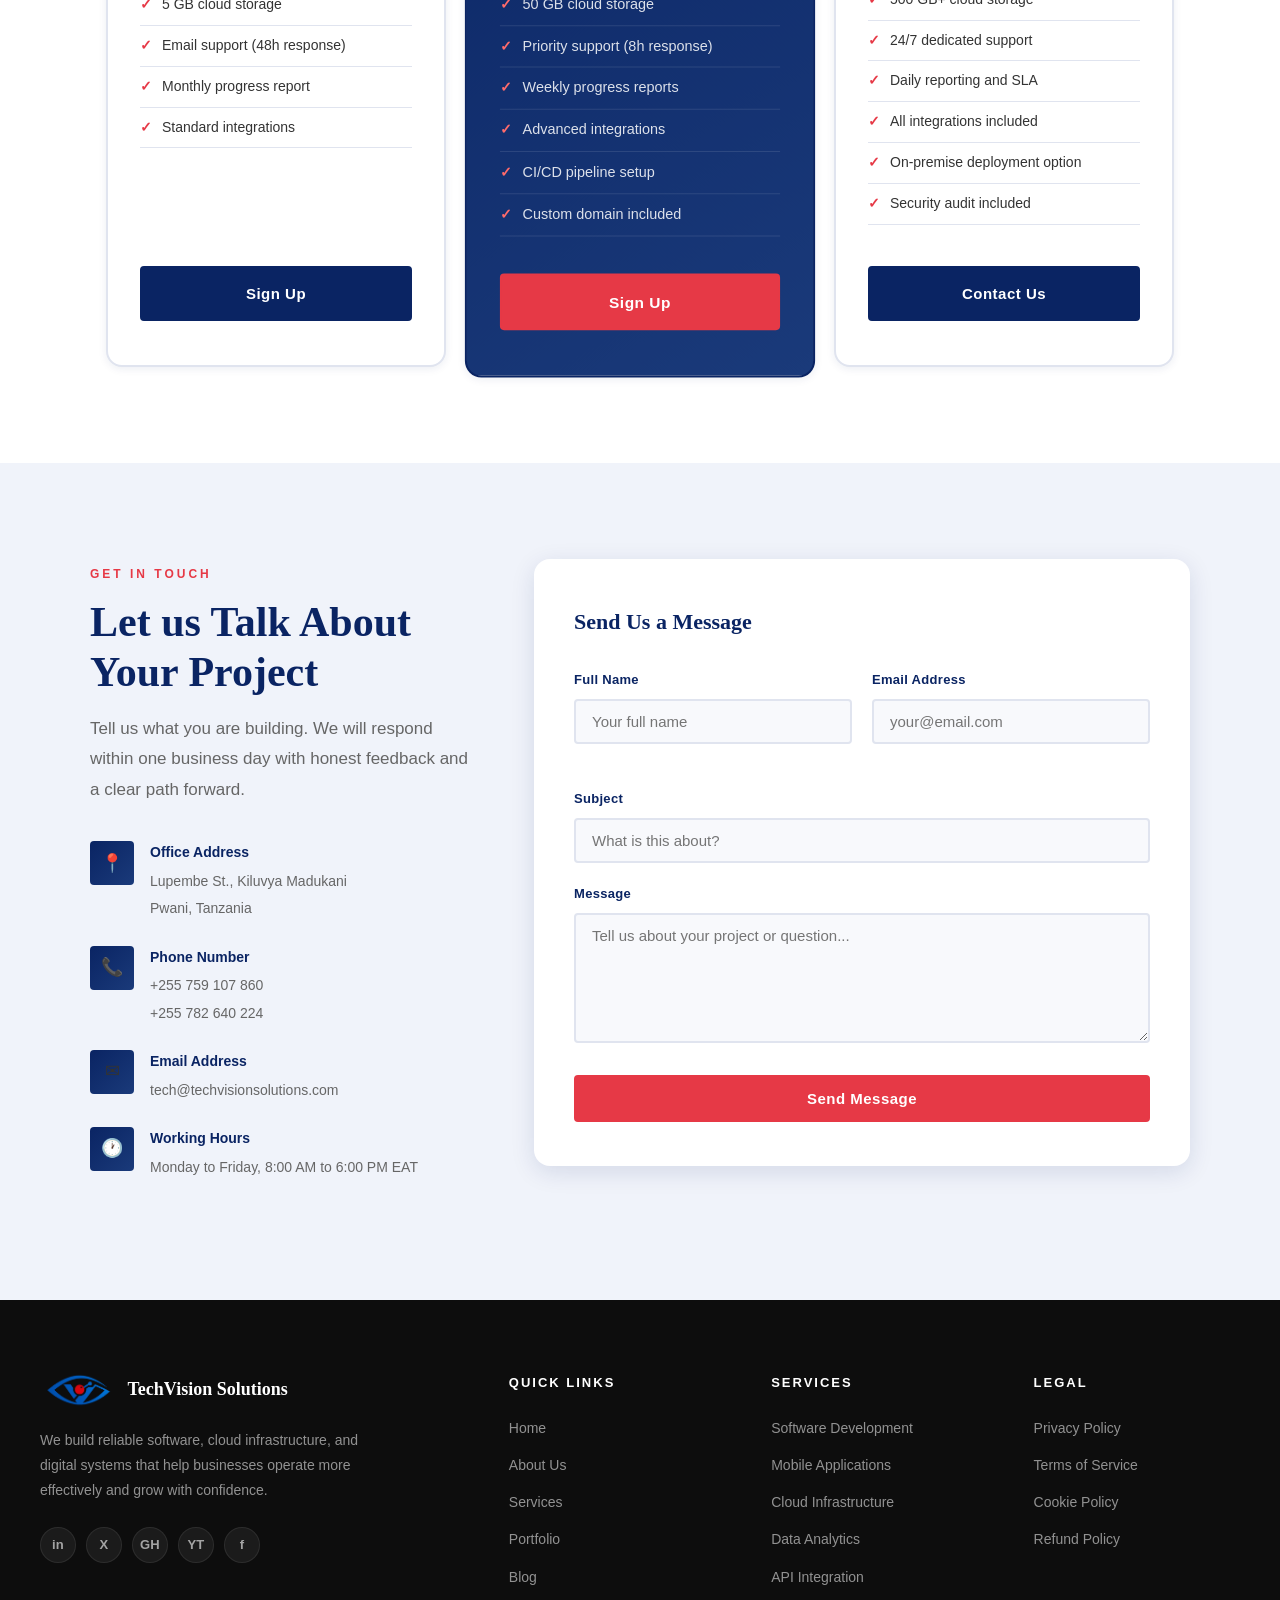
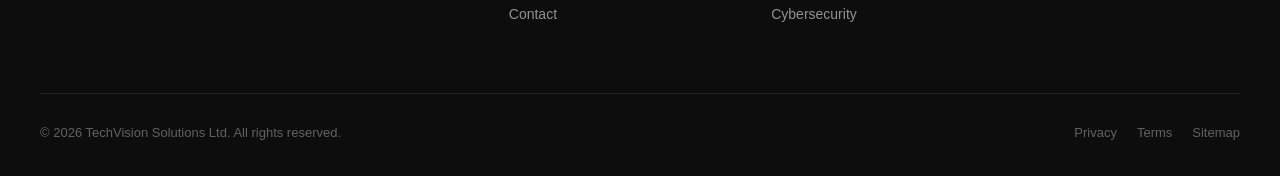
==== commit ca1443c3: "Update index.html" ====
--- a/index.html
+++ b/index.html
@@ -55,7 +55,7 @@
                     </div>
                 </div>
                 <div class="hero-image">
-                    <img src="images/hero.png" alt="TechVision team building digital products">
+                    <img src="images/hero.jpg" alt="TechVision team building digital products">
                 </div>
             </div>
         </section>
@@ -71,7 +71,7 @@
                 <div class="about-content">
                     <span class="section-label">Who We Are</span>
                     <h2 class="section-title">A Team Built Around Your Business Goals</h2>
-                    <p class="section-subtitle">Founded in 2014, TechVision Solutions has grown from a four-person startup (Hujjatu, Khayroun, Timotheo and Macha) into a full-service digital agency serving clients across Africa, Europe, and North America. We combine technical depth with practical business thinking.</p>
+                    <p class="section-subtitle">Founded in 2014, TechVision Solutions has grown from a five-person startup (Hujjatu, Khayroun, Timotheo, Najma and Macha) into a full-service digital agency serving clients across Africa, Europe, and North America. We combine technical depth with practical business thinking.</p>
                     <div class="mission-box">
                         <p>"Our mission is to make enterprise-grade technology accessible to every business, regardless of size or sector, through honest partnerships and reliable delivery."</p>
                     </div>
@@ -165,7 +165,7 @@
                 <div class="portfolio-grid">
 
                     <div class="portfolio-item">
-                        <img src="images/gallery/project1.png" alt="Bright School Management System dashboard screenshot">
+                        <img src="images/gallery/project1.jpg" alt="Bright School Management System dashboard screenshot">
                         <div class="portfolio-overlay">
                             <h4>Bright School Management System</h4>
                             <span>School Administration</span>
@@ -173,7 +173,7 @@
                     </div>
 
                     <div class="portfolio-item">
-                        <img src="images/gallery/project2.png" alt="BrightLab Online Learning Platform lesson screenshot">
+                        <img src="images/gallery/project2.jpg" alt="BrightLab Online Learning Platform lesson screenshot">
                         <div class="portfolio-overlay">
                             <h4>BrightLab Online Learning Platform</h4>
                             <span>Online Learning</span>
@@ -181,7 +181,7 @@
                     </div>
 
                     <div class="portfolio-item">
-                        <img src="images/gallery/project3.png" alt="Simple Inventory Tracker stock list screenshot">
+                        <img src="images/gallery/project3.jpg" alt="Simple Inventory Tracker stock list screenshot">
                         <div class="portfolio-overlay">
                             <h4>Simple Inventory Tracker</h4>
                             <span>Retail Software</span>
@@ -189,7 +189,7 @@
                     </div>
 
                     <div class="portfolio-item">
-                        <img src="images/gallery/project4.png" alt="TaskFlow To-Do App kanban board screenshot">
+                        <img src="images/gallery/project4.jpg" alt="TaskFlow To-Do App kanban board screenshot">
                         <div class="portfolio-overlay">
                             <h4>TaskFlow To-Do App</h4>
                             <span>Productivity App</span>
@@ -197,7 +197,7 @@
                     </div>
 
                     <div class="portfolio-item">
-                        <img src="images/gallery/project5.png" alt="QuickBook Restaurant Ordering menu screenshot">
+                        <img src="images/gallery/project5.jpg" alt="QuickBook Restaurant Ordering menu screenshot">
                         <div class="portfolio-overlay">
                             <h4>QuickBook Restaurant Ordering</h4>
                             <span>Food Service</span>
@@ -205,7 +205,7 @@
                     </div>
 
                     <div class="portfolio-item">
-                        <img src="images/gallery/project6.png" alt="HealthLine Clinic Booking calendar screenshot">
+                        <img src="images/gallery/project6.jpg" alt="HealthLine Clinic Booking calendar screenshot">
                         <div class="portfolio-overlay">
                             <h4>HealthLine Clinic Booking</h4>
                             <span>Healthcare Software</span>
@@ -213,7 +213,7 @@
                     </div>
 
                     <div class="portfolio-item">
-                        <img src="images/gallery/project7.png" alt="CityFix Reporting App map screenshot">
+                        <img src="images/gallery/project7.jpg" alt="CityFix Reporting App map screenshot">
                         <div class="portfolio-overlay">
                             <h4>CityFix Reporting App</h4>
                             <span>Government Services</span>
@@ -221,7 +221,7 @@
                     </div>
 
                     <div class="portfolio-item">
-                        <img src="images/gallery/project8.png" alt="WeatherNow App forecast screenshot">
+                        <img src="images/gallery/project8.jpg" alt="WeatherNow App forecast screenshot">
                         <div class="portfolio-overlay">
                             <h4>WeatherNow App</h4>
                             <span>Mobile Application</span>
@@ -405,28 +405,30 @@
                 <div class="contact-form-wrap">
                     <h3 style="font-family: var(--font-display); font-size: 22px; color: var(--color-primary); margin-bottom: 28px;">Send Us a Message</h3>
 
-                    <div class="form-row">
+                    <form class="contact-form" action="#" method="post">
+                        <div class="form-row">
+                            <div class="form-group">
+                                <label for="name">Full Name</label>
+                                <input type="text" id="name" name="name" placeholder="Your full name">
+                            </div>
+                            <div class="form-group">
+                                <label for="email">Email Address</label>
+                                <input type="email" id="email" name="email" placeholder="your@email.com">
+                            </div>
+                        </div>
+
                         <div class="form-group">
-                            <label for="name">Full Name</label>
-                            <input type="text" id="name" name="name" placeholder="Your full name">
-                        </div>
+                            <label for="subject">Subject</label>
+                            <input type="text" id="subject" name="subject" placeholder="What is this about?">
+                        </div>
+
                         <div class="form-group">
-                            <label for="email">Email Address</label>
-                            <input type="email" id="email" name="email" placeholder="your@email.com">
-                        </div>
-                    </div>
-
-                    <div class="form-group">
-                        <label for="subject">Subject</label>
-                        <input type="text" id="subject" name="subject" placeholder="What is this about?">
-                    </div>
-
-                    <div class="form-group">
-                        <label for="message">Message</label>
-                        <textarea id="message" name="message" placeholder="Tell us about your project or question..."></textarea>
-                    </div>
-
-                    <a href="#" class="btn btn-primary" style="width: 100%; text-align: center; display: block;">Send Message</a>
+                            <label for="message">Message</label>
+                            <textarea id="message" name="message" placeholder="Tell us about your project or question..."></textarea>
+                        </div>
+
+                        <button type="submit" class="btn btn-primary" style="width: 100%; text-align: center; display: block;">Send Message</button>
+                    </form>
                 </div>
             </div>
         </section>
